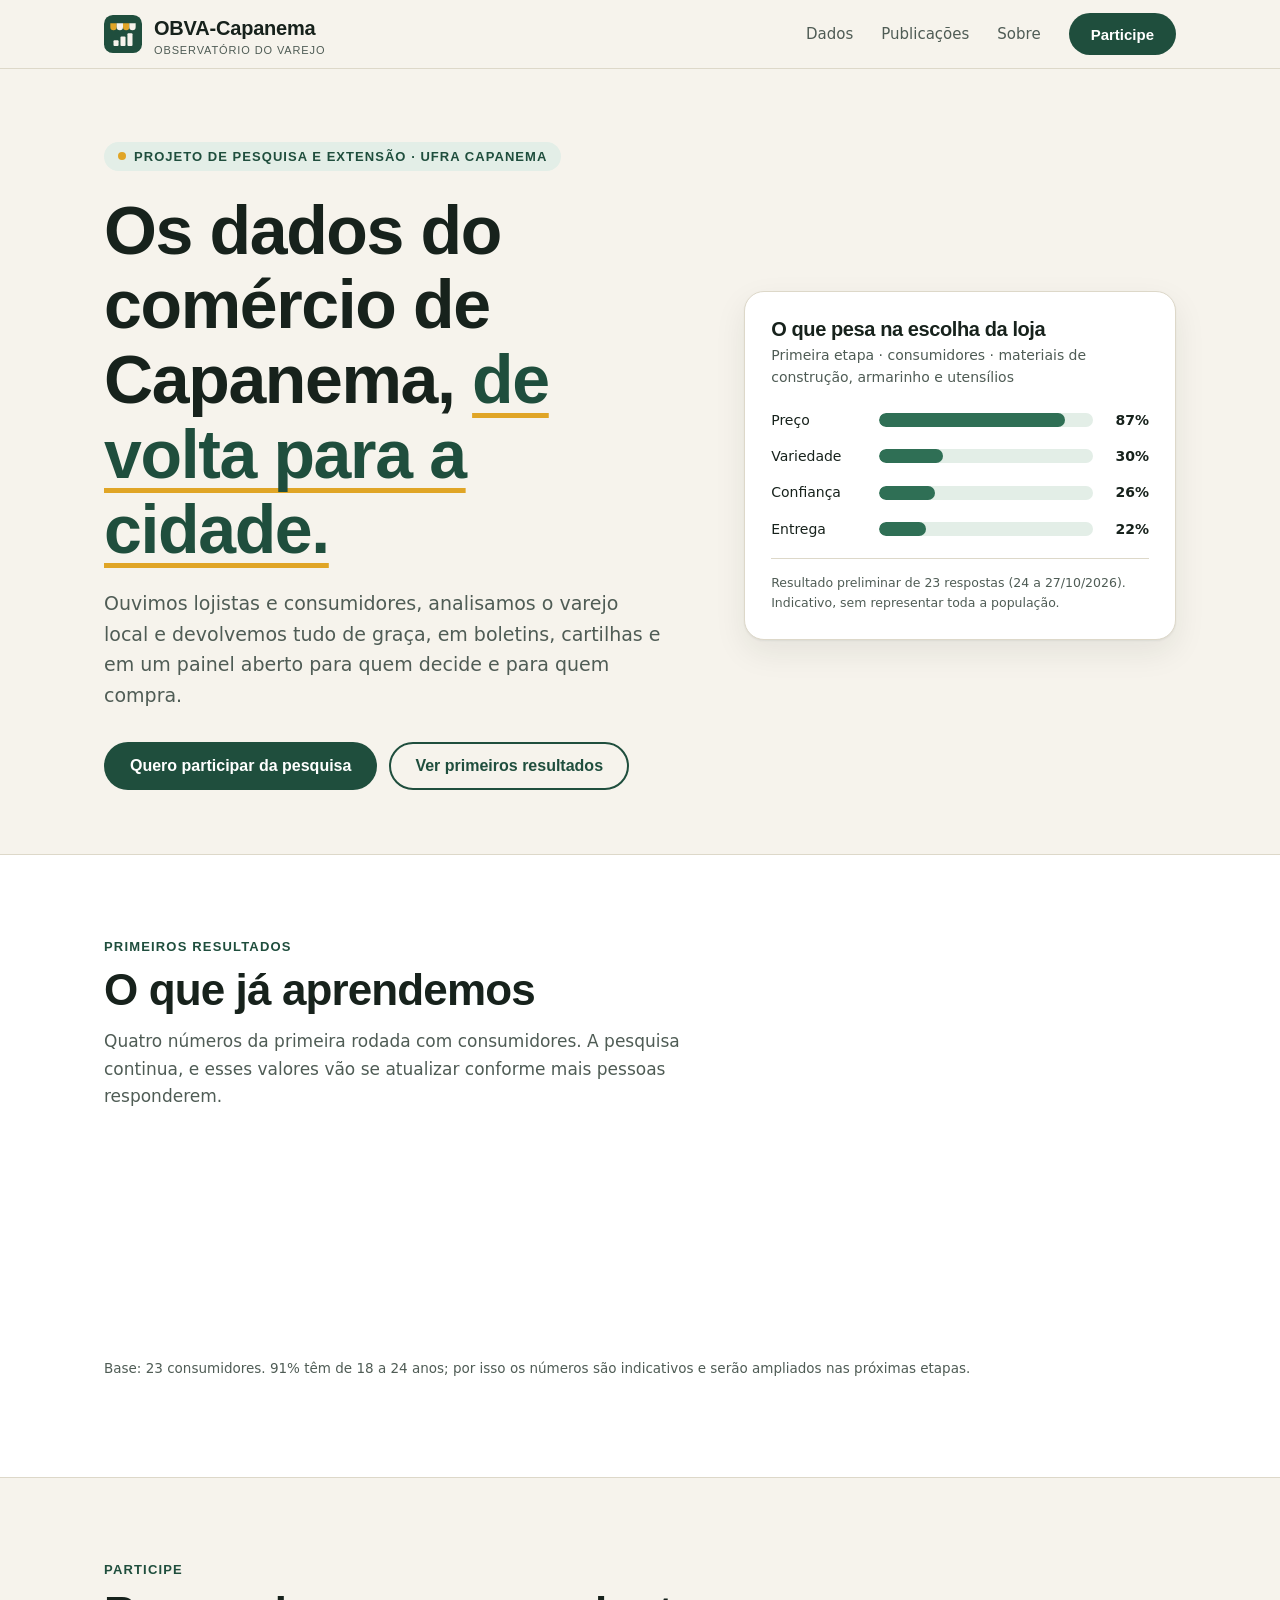
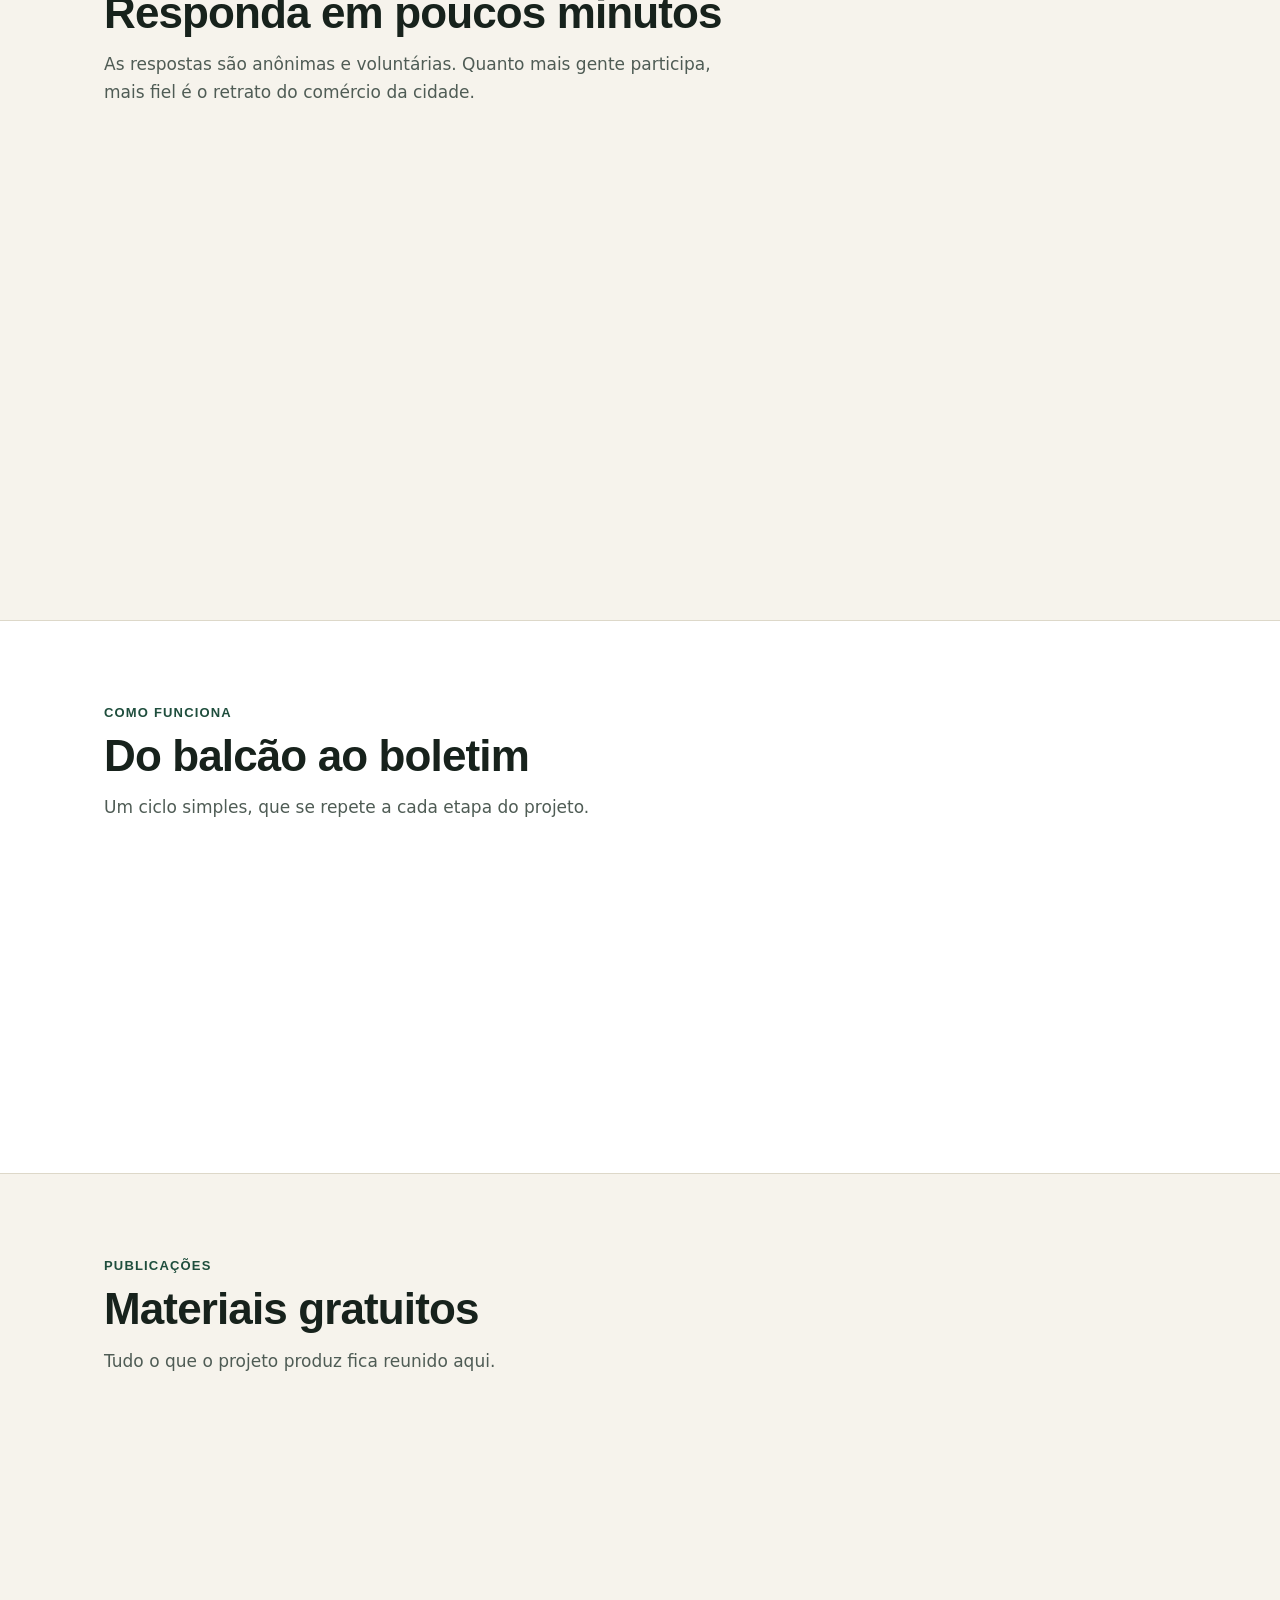
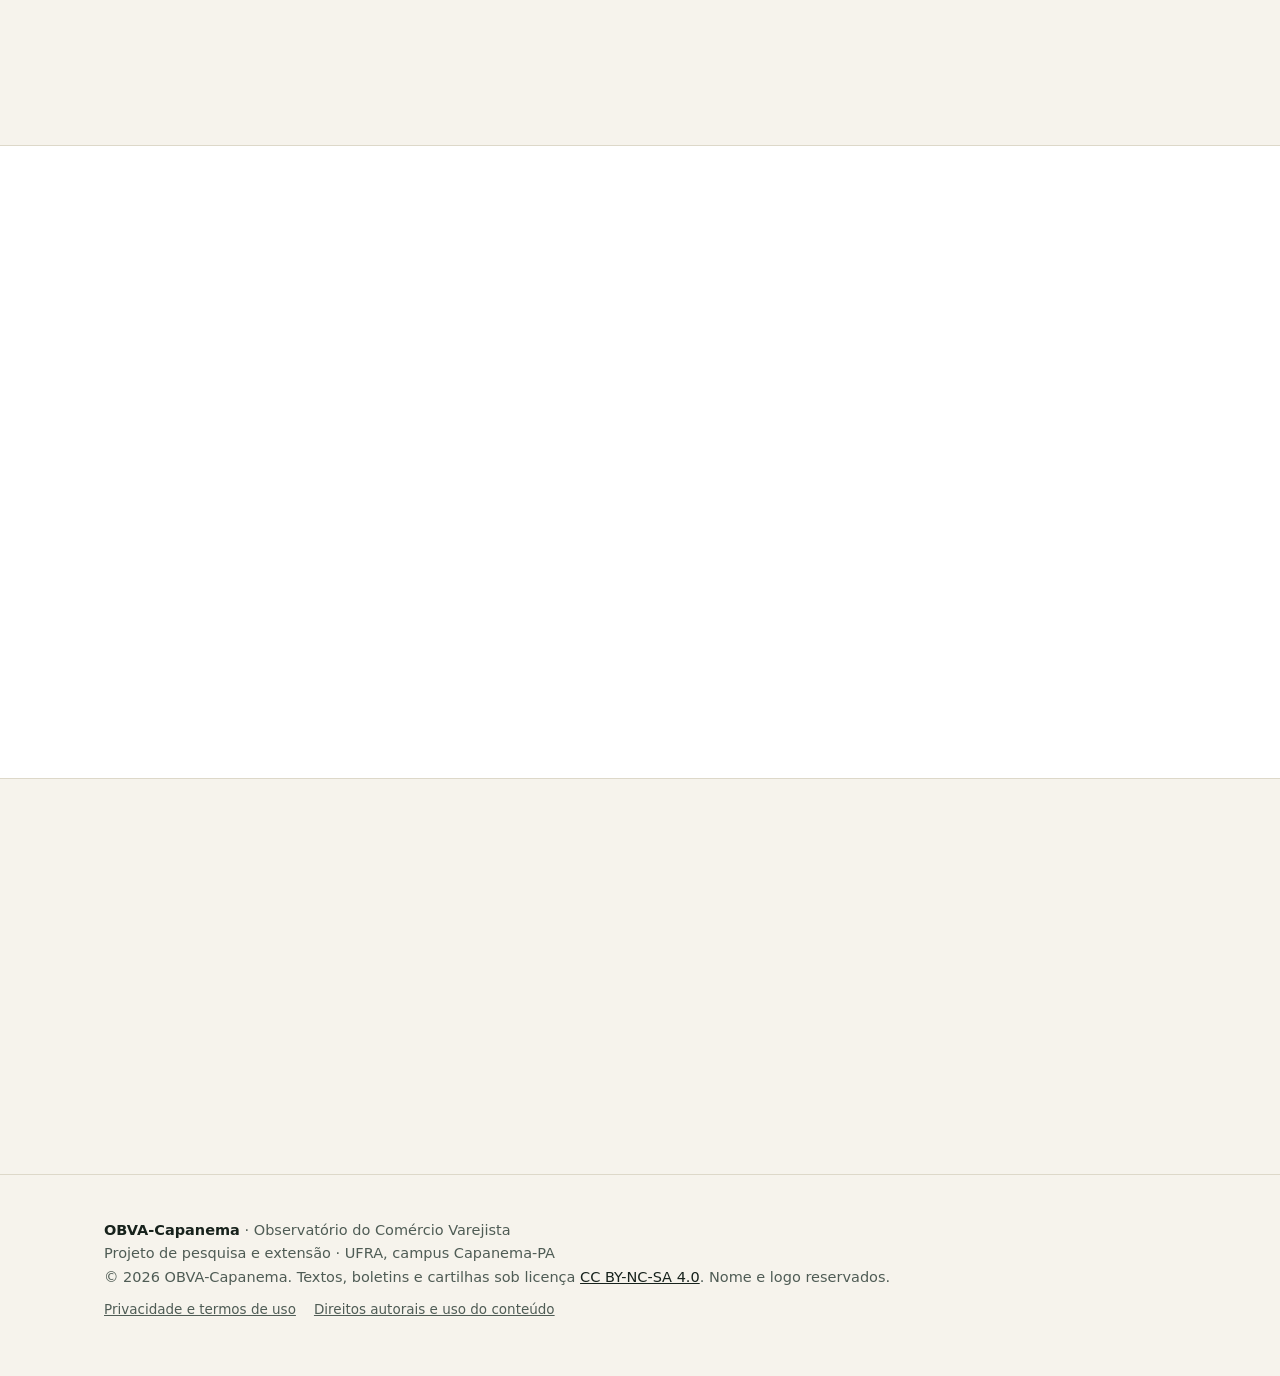
==== index.html @ 87feaebf "Add files via upload" ====
<!DOCTYPE html>
<html lang="pt-BR">
<head>
<meta charset="utf-8">
<meta http-equiv="Content-Security-Policy" content="default-src 'none'; script-src 'self'; style-src 'self'; font-src 'self'; img-src 'self' data:; frame-src https://lookerstudio.google.com https://app.powerbi.com; connect-src 'none'; form-action 'none'; base-uri 'none'; object-src 'none'; upgrade-insecure-requests">
<meta name="referrer" content="strict-origin-when-cross-origin">
<link rel="preload" href="fonts/inter-latin-wght-normal.woff2" as="font" type="font/woff2" crossorigin>
<meta name="viewport" content="width=device-width, initial-scale=1">
<title>OBVA-Capanema | Observatório do Comércio Varejista</title>
<meta name="description" content="Projeto de pesquisa e extensão da UFRA, campus Capanema, que coleta dados sobre o varejo local e os devolve gratuitamente à comunidade.">
<meta property="og:title" content="OBVA-Capanema | Observatório do Comércio Varejista">
<meta property="og:description" content="Dados do comércio de Capanema, de volta para a cidade.">
<meta property="og:type" content="website">
<link rel="icon" href="data:image/svg+xml,%3Csvg xmlns='http://www.w3.org/2000/svg' viewBox='0 0 120 120'%3E%3Crect width='120' height='120' rx='28' fill='%231F4E3D'/%3E%3Cpath d='M20 26H40V38A10 10 0 0 1 20 38Z' fill='%23E0A526'/%3E%3Cpath d='M40 26H60V38A10 10 0 0 1 40 38Z' fill='%23F6F3EC'/%3E%3Cpath d='M60 26H80V38A10 10 0 0 1 60 38Z' fill='%23E0A526'/%3E%3Cpath d='M80 26H100V38A10 10 0 0 1 80 38Z' fill='%23F6F3EC'/%3E%3Crect x='30' y='80' width='16' height='18' rx='3' fill='%23F6F3EC'/%3E%3Crect x='52' y='68' width='16' height='30' rx='3' fill='%23F6F3EC'/%3E%3Crect x='74' y='58' width='16' height='40' rx='3' fill='%23F6F3EC'/%3E%3C/svg%3E">
<link rel="stylesheet" href="style.css">
</head>
<body>

<header class="nav">
  <div class="wrap">
    <a class="brand" href="#topo" data-go="topo" aria-label="OBVA-Capanema, início">
      <svg viewBox="0 0 120 120" aria-hidden="true"><rect width="120" height="120" rx="28" fill="#1F4E3D"/><path d="M20 26H40V38A10 10 0 0 1 20 38Z" fill="#E0A526"/><path d="M40 26H60V38A10 10 0 0 1 40 38Z" fill="#F6F3EC"/><path d="M60 26H80V38A10 10 0 0 1 60 38Z" fill="#E0A526"/><path d="M80 26H100V38A10 10 0 0 1 80 38Z" fill="#F6F3EC"/><rect x="30" y="80" width="16" height="18" rx="3" fill="#F6F3EC"/><rect x="52" y="68" width="16" height="30" rx="3" fill="#F6F3EC"/><rect x="74" y="58" width="16" height="40" rx="3" fill="#F6F3EC"/></svg>
      <span>OBVA-Capanema<small>Observatório do Varejo</small></span>
    </a>
    <nav class="links" aria-label="Principal">
      <a class="hide-m" href="#dados" data-go="dados">Dados</a>
      <a class="hide-m" href="#publicacoes" data-go="publicacoes">Publicações</a>
      <a class="hide-m" href="#sobre" data-go="sobre">Sobre</a>
      <a class="btn btn-primary btn-sm" href="#participe" data-go="participe">Participe</a>
    </nav>
  </div>
</header>

<main id="topo">
  <!-- HERO -->
  <div class="hero">
    <div class="wrap">
      <div>
        <div class="eyebrow"><i></i>Projeto de pesquisa e extensão · UFRA Capanema</div>
        <h1>Os dados do comércio de Capanema, <em>de volta para a cidade.</em></h1>
        <p class="lead">Ouvimos lojistas e consumidores, analisamos o varejo local e devolvemos tudo de graça, em boletins, cartilhas e em um painel aberto para quem decide e para quem compra.</p>
        <div class="cta">
          <a class="btn btn-primary" href="#participe" data-go="participe">Quero participar da pesquisa</a>
          <a class="btn btn-ghost" href="#dados" data-go="dados">Ver primeiros resultados</a>
        </div>
      </div>
      <aside class="card peek reveal" aria-label="Amostra de resultado">
        <h3>O que pesa na escolha da loja</h3>
        <p class="sub">Primeira etapa · consumidores · materiais de construção, armarinho e utensílios</p>
        <div class="bar"><span>Preço</span><span class="track"><span class="fill" data-w="87"></span></span><b>87%</b></div>
        <div class="bar"><span>Variedade</span><span class="track"><span class="fill" data-w="30"></span></span><b>30%</b></div>
        <div class="bar"><span>Confiança</span><span class="track"><span class="fill" data-w="26"></span></span><b>26%</b></div>
        <div class="bar"><span>Entrega</span><span class="track"><span class="fill" data-w="22"></span></span><b>22%</b></div>
        <p class="note">Resultado preliminar de 23 respostas (24 a 27/10/2026). Indicativo, sem representar toda a população.</p>
      </aside>
    </div>
  </div>

  <!-- DADOS -->
  <section id="dados" class="alt">
    <div class="wrap">
      <div class="kicker">Primeiros resultados</div>
      <h2>O que já aprendemos</h2>
      <p class="sect-lead">Quatro números da primeira rodada com consumidores. A pesquisa continua, e esses valores vão se atualizar conforme mais pessoas responderem.</p>
      <div class="stats">
        <div class="card stat reveal"><div class="n">83%</div><p>compram materiais nas lojas de Capanema</p></div>
        <div class="card stat reveal"><div class="n">87%</div><p>dizem que o preço é o que mais pesa na escolha da loja</p></div>
        <div class="card stat reveal"><div class="n">57%</div><p>já deixaram de comprar ou adiaram por falta de parcelamento ou crédito</p></div>
        <div class="card stat reveal"><div class="n">65%</div><p>sentiram os preços subirem nos últimos 6 meses</p></div>
      </div>
      <p class="fine">Base: 23 consumidores. 91% têm de 18 a 24 anos; por isso os números são indicativos e serão ampliados nas próximas etapas.</p>
      <div class="embed card reveal" id="painel" hidden><iframe data-cfg-src="painelUrl" title="Painel de dados do OBVA-Capanema" loading="lazy" allowfullscreen></iframe></div>
    </div>
  </section>

  <!-- PARTICIPE -->
  <section id="participe">
    <div class="wrap">
      <div class="kicker">Participe</div>
      <h2>Responda em poucos minutos</h2>
      <p class="sect-lead">As respostas são anônimas e voluntárias. Quanto mais gente participa, mais fiel é o retrato do comércio da cidade.</p>
      <noscript><p class="fine">Ative o JavaScript do navegador para ver os links dos formulários.</p></noscript>
      <div class="duo">
        <article class="card pcard feature reveal">
          <div class="ico"><svg viewBox="0 0 24 24" fill="none" stroke="currentColor" stroke-width="1.8" stroke-linecap="round" stroke-linejoin="round" aria-hidden="true"><path d="M3 9l1.5-5h15L21 9"/><path d="M3 9a3 3 0 0 0 6 0 3 3 0 0 0 6 0 3 3 0 0 0 6 0"/><path d="M5 12v8h14v-8"/><path d="M10 20v-5h4v5"/></svg></div>
          <h3>Sou lojista</h3>
          <p>Conte como são suas vendas, o crédito que você oferece e as épocas fortes. Em troca, você recebe os resultados do seu segmento e a Cartilha do Lojista.</p>
          <div class="meta"><span>⏱ cerca de 6 minutos</span><span>🔒 anônimo</span></div>
          <a class="btn btn-amber" data-cfg="formLojista" data-soon="Formulário em breve">Responder como lojista →</a>
        </article>
        <article class="card pcard reveal">
          <div class="ico"><svg viewBox="0 0 24 24" fill="none" stroke="currentColor" stroke-width="1.8" stroke-linecap="round" stroke-linejoin="round" aria-hidden="true"><path d="M6 7h12l-1 13H7L6 7z"/><path d="M9 7a3 3 0 0 1 6 0"/></svg></div>
          <h3>Sou consumidor</h3>
          <p>Diga onde e como você compra, o que pesa na sua escolha e o que as lojas poderiam melhorar. Moradores e visitantes de outras cidades podem participar.</p>
          <div class="meta"><span>⏱ cerca de 4 minutos</span><span>🔒 anônimo</span></div>
          <a class="btn btn-primary" data-cfg="formConsumidor" data-soon="Formulário em breve">Responder como consumidor →</a>
        </article>
      </div>
    </div>
  </section>

  <!-- COMO FUNCIONA -->
  <section class="alt">
    <div class="wrap">
      <div class="kicker">Como funciona</div>
      <h2>Do balcão ao boletim</h2>
      <p class="sect-lead">Um ciclo simples, que se repete a cada etapa do projeto.</p>
      <div class="steps">
        <div class="card step reveal"><h3>Ouvimos</h3><p>Questionários com lojistas e consumidores, aplicados na cidade e online.</p></div>
        <div class="card step reveal"><h3>Analisamos</h3><p>Cruzamos as respostas com dados públicos, como CAGED, IBGE e Receita Federal.</p></div>
        <div class="card step reveal"><h3>Publicamos</h3><p>Boletins e painéis de dados com linguagem clara e os limites da amostra à vista.</p></div>
        <div class="card step reveal"><h3>Devolvemos</h3><p>Cartilhas gratuitas e um workshop aberto à comunidade, previsto para fevereiro de 2027.</p></div>
      </div>
    </div>
  </section>

  <!-- PUBLICAÇÕES -->
  <section id="publicacoes">
    <div class="wrap">
      <div class="kicker">Publicações</div>
      <h2>Materiais gratuitos</h2>
      <p class="sect-lead">Tudo o que o projeto produz fica reunido aqui.</p>
      <div class="pubs">
        <article class="card pub reveal">
          <span class="tag">Disponível</span>
          <h3>Boletim do Varejo nº 1</h3>
          <p>Perfil dos consumidores, critérios de escolha da loja, crédito, parcelamento e avaliação do comércio local.</p>
          <a class="btn btn-primary" data-cfg="boletimUrl" data-soon="Em breve">Abrir boletim</a>
        </article>
        <article class="card pub reveal">
          <span class="tag soon">Em breve</span>
          <h3>Cartilha do Lojista</h3>
          <p>Como usar dados para decidir estoque, crédito, parcelamento e promoções nas datas fortes.</p>
          <span class="btn disabled">Em produção</span>
        </article>
        <article class="card pub reveal">
          <span class="tag soon">Em breve</span>
          <h3>Cartilha do Consumidor</h3>
          <p>Como comparar preços e condições de pagamento e comprar com mais segurança no comércio local.</p>
          <span class="btn disabled">Em produção</span>
        </article>
      </div>
    </div>
  </section>

  <!-- SOBRE -->
  <section id="sobre" class="alt">
    <div class="wrap about">
      <div class="reveal">
        <div class="kicker">Sobre</div>
        <h2>Feito por estudantes, para a cidade</h2>
        <p class="mt18">O OBVA-Capanema é um projeto de pesquisa e extensão de discentes de Ciências Contábeis e de Administração da Universidade Federal Rural da Amazônia (UFRA), campus Capanema, sob a orientação do Prof. Dr. Jaime Viana de Sousa.</p>
        <p>Nossa meta é que o pequeno e o médio comerciante decidam com dados, e não só com intuição, e que o consumidor tenha informação para comprar melhor.</p>
        <div class="chips"><span class="chip">Extensão universitária</span><span class="chip">Varejo local</span><span class="chip">Dados abertos</span><span class="chip">Gratuito</span></div>
      </div>
      <div class="privacy reveal">
        <h3>Sua privacidade em primeiro lugar</h3>
        <ul>
          <li>Participação voluntária; você pode desistir a qualquer momento.</li>
          <li>Respostas anônimas e usadas apenas de forma agrupada.</li>
          <li>Nenhum dado individual de pessoa ou de loja é divulgado.</li>
          <li>Tratamento conforme a LGPD (Lei nº 13.709/2018).</li>
        </ul>
      </div>
    </div>
  </section>

  <!-- PARCEIROS -->
  <section>
    <div class="wrap">
      <div class="band reveal">
        <div>
          <h2>Sua instituição pode fazer parte</h2>
          <p>Estamos construindo parcerias com entidades do comércio, órgãos públicos e instituições de ensino para ampliar o alcance e a credibilidade da pesquisa.</p>
        </div>
        <a class="btn btn-amber" data-cfg="email" data-subject="Parceria OBVA-Capanema" data-soon="Contato em breve">Falar com a equipe</a>
      </div>
    </div>
  </section>
</main>

<footer>
  <div class="wrap">
    <div>
      <strong>OBVA-Capanema</strong> · Observatório do Comércio Varejista<br>
      Projeto de pesquisa e extensão · UFRA, campus Capanema-PA<br>
      © 2026 OBVA-Capanema. Textos, boletins e cartilhas sob licença <a href="https://creativecommons.org/licenses/by-nc-sa/4.0/deed.pt-br" target="_blank" rel="noopener noreferrer">CC BY-NC-SA 4.0</a>. Nome e logo reservados.
      <div class="legal">
        <a href="privacidade.html">Privacidade e termos de uso</a>
        <a href="privacidade.html#direitos-autorais">Direitos autorais e uso do conteúdo</a>
      </div>
          </div>
    <div><a id="f-email" hidden></a><br><a id="f-insta" hidden>Instagram</a></div>
  </div>
</footer>

<script src="config.js"></script>
<script src="app.js"></script>
</body>
</html>
---- style.css ----
@font-face{font-family:'Inter';src:url(fonts/inter-latin-wght-normal.woff2) format('woff2');font-weight:100 900;font-style:normal;font-display:swap}
@font-face{font-family:'Space Grotesk';src:url(fonts/space-grotesk-latin-500-normal.woff2) format('woff2');font-weight:500;font-style:normal;font-display:swap}
@font-face{font-family:'Space Grotesk';src:url(fonts/space-grotesk-latin-700-normal.woff2) format('woff2');font-weight:700;font-style:normal;font-display:swap}
:root{
  --bg:#F6F3EC; --surface:#FFFFFF; --ink:#17221C; --muted:#4F5C55; --line:#DDD8C9;
  --green:#1F4E3D; --green-2:#2F6F55; --green-soft:#E3EEE7; --amber:#E0A526; --amber-ink:#7A5600;
  --on-green:#FFFFFF; --shadow:0 1px 2px rgba(23,34,28,.06),0 12px 32px rgba(23,34,28,.08);
}
@media (prefers-color-scheme:dark){
  :root{
    --bg:#101712; --surface:#18221C; --ink:#EEF2EC; --muted:#B4C0B8; --line:#2A3830;
    --green:#7FC3A0; --green-2:#5FAE88; --green-soft:#1D2B23; --amber:#E7B445; --amber-ink:#F0C969;
    --on-green:#0E1A13; --shadow:0 1px 2px rgba(0,0,0,.4),0 12px 32px rgba(0,0,0,.35);
  }
}
*{box-sizing:border-box}
html{scroll-behavior:smooth}
body{margin:0;background:var(--bg);color:var(--ink);font-family:'Inter',system-ui,sans-serif;font-size:17px;line-height:1.6;-webkit-font-smoothing:antialiased}
h1,h2,h3{font-family:'Space Grotesk',sans-serif;line-height:1.1;letter-spacing:-.02em;margin:0}
a{color:inherit}
.wrap{max-width:1120px;margin:0 auto;padding:0 24px}
:focus-visible{outline:3px solid var(--amber);outline-offset:3px;border-radius:6px}

/* NAV */
.nav{position:sticky;top:0;z-index:20;background:color-mix(in srgb,var(--bg) 88%,transparent);backdrop-filter:blur(10px);border-bottom:1px solid var(--line)}
.nav .wrap{display:flex;align-items:center;justify-content:space-between;height:68px;gap:16px}
.brand{display:flex;align-items:center;gap:12px;text-decoration:none;font-family:'Space Grotesk',sans-serif;font-weight:700;font-size:20px;letter-spacing:-.01em}
.brand svg{width:38px;height:38px;flex:none}
.brand small{display:block;font:500 11px/1.1 'Inter',sans-serif;letter-spacing:.08em;text-transform:uppercase;color:var(--muted)}
.links{display:flex;align-items:center;gap:28px;font-size:15px;font-weight:500}
.links a{text-decoration:none;color:var(--muted)}
.links a:hover{color:var(--ink)}
.links a.btn-primary,.links a.btn-primary:hover{color:var(--on-green)}
@media (max-width:760px){.links a.hide-m{display:none}}

/* BUTTONS */
.btn{display:inline-flex;align-items:center;justify-content:center;gap:8px;min-height:48px;padding:0 24px;border-radius:999px;font:600 16px 'Inter',sans-serif;text-decoration:none;border:2px solid transparent;cursor:pointer;transition:transform .15s,background .15s,box-shadow .15s}
.btn:hover{transform:translateY(-2px)}
.btn-primary{background:var(--green);color:var(--on-green)}
.btn-primary:hover{box-shadow:0 8px 20px rgba(31,78,61,.28)}
.btn-ghost{border-color:var(--green);color:var(--green);background:transparent}
.btn-amber{background:var(--amber);color:#17221C}
.btn.disabled{background:var(--green-soft);color:var(--muted);border-color:var(--line);cursor:not-allowed;pointer-events:none}
.btn svg{width:18px;height:18px}

/* HERO */
.hero{padding:72px 0 64px}
.hero .wrap{display:grid;grid-template-columns:1.15fr .85fr;gap:56px;align-items:center}
@media (max-width:900px){.hero .wrap{grid-template-columns:1fr;gap:40px}.hero{padding-top:44px}}
.eyebrow{display:inline-flex;align-items:center;gap:8px;font:600 13px 'Inter',sans-serif;letter-spacing:.08em;text-transform:uppercase;color:var(--green);background:var(--green-soft);padding:7px 14px;border-radius:999px;margin-bottom:22px}
.eyebrow i{width:8px;height:8px;border-radius:50%;background:var(--amber);display:block}
h1{font-size:clamp(38px,6vw,68px);font-weight:700}
h1 em{font-style:normal;color:var(--green);text-decoration:underline;text-decoration-color:var(--amber);text-decoration-thickness:.07em;text-underline-offset:.14em;text-decoration-skip-ink:none}
.lead{font-size:19px;color:var(--muted);max-width:560px;margin:22px 0 32px}
.cta{display:flex;flex-wrap:wrap;gap:12px}
.card{background:var(--surface);border:1px solid var(--line);border-radius:20px;box-shadow:var(--shadow)}
.peek{padding:26px}
.peek h3{font-size:20px;margin-bottom:4px}
.peek p.sub{margin:0 0 20px;color:var(--muted);font-size:14px}
.bar{display:grid;grid-template-columns:96px 1fr 44px;gap:12px;align-items:center;margin:14px 0;font-size:14px}
.bar .track{height:14px;border-radius:7px;background:var(--green-soft);overflow:hidden}
.bar .fill{display:block;height:100%;width:0;border-radius:7px;background:var(--green-2);transition:width 1.1s cubic-bezier(.2,.8,.2,1)}
.bar b{text-align:right;font-variant-numeric:tabular-nums}
.peek .note{font-size:12.5px;color:var(--muted);margin:18px 0 0;padding-top:14px;border-top:1px solid var(--line)}

/* SECTIONS */
section{padding:84px 0}
.alt{background:var(--surface);border-block:1px solid var(--line)}
.kicker{font:600 13px 'Inter',sans-serif;letter-spacing:.09em;text-transform:uppercase;color:var(--green);margin-bottom:12px}
h2{font-size:clamp(30px,4vw,44px)}
.sect-lead{color:var(--muted);max-width:640px;margin:14px 0 40px}

/* STATS */
.stats{display:grid;grid-template-columns:repeat(4,1fr);gap:16px}
@media (max-width:900px){.stats{grid-template-columns:repeat(2,1fr)}}
.stat{padding:24px}
.stat .n{font:700 clamp(40px,5vw,56px)/1 'Space Grotesk',sans-serif;color:var(--green);letter-spacing:-.03em}
.stat p{margin:10px 0 0;font-size:15px;color:var(--ink)}
.fine{font-size:13.5px;color:var(--muted);margin-top:20px}

/* PARTICIPE */
.duo{display:grid;grid-template-columns:1fr 1fr;gap:20px}
@media (max-width:760px){.duo{grid-template-columns:1fr}}
.pcard{padding:32px;display:flex;flex-direction:column;gap:14px}
.pcard .ico{width:52px;height:52px;border-radius:14px;display:grid;place-items:center;background:var(--green-soft);color:var(--green)}
.pcard .ico svg{width:26px;height:26px}
.pcard h3{font-size:26px}
.pcard p{margin:0;color:var(--muted)}
.pcard .meta{display:flex;gap:16px;font-size:14px;color:var(--muted);flex-wrap:wrap}
.pcard .meta span{display:inline-flex;align-items:center;gap:6px}
.pcard .btn{margin-top:8px;align-self:flex-start}
.feature{background:var(--green);color:var(--on-green);border-color:transparent}
.feature p,.feature .meta{color:color-mix(in srgb,var(--on-green) 82%,transparent)}
.feature .ico{background:rgba(255,255,255,.14);color:var(--on-green)}
.feature .btn-amber{color:#17221C}
@media (prefers-color-scheme:dark){.feature{background:#1F4E3D;color:#fff}.feature p,.feature .meta{color:#D5E6DB}.feature .ico{color:#fff}}

/* STEPS */
.steps{display:grid;grid-template-columns:repeat(4,1fr);gap:16px;counter-reset:s}
@media (max-width:900px){.steps{grid-template-columns:repeat(2,1fr)}}
@media (max-width:520px){.steps{grid-template-columns:1fr}}
.step{padding:24px;position:relative}
.step::before{counter-increment:s;content:counter(s);display:grid;place-items:center;width:36px;height:36px;border-radius:50%;background:var(--amber);color:#17221C;font:700 16px 'Space Grotesk',sans-serif;margin-bottom:16px}
.step h3{font-size:20px;margin-bottom:8px}
.step p{margin:0;font-size:15px;color:var(--muted)}

/* PUBLICAÇÕES */
.pubs{display:grid;grid-template-columns:repeat(3,1fr);gap:16px}
@media (max-width:900px){.pubs{grid-template-columns:1fr}}
.pub{padding:26px;display:flex;flex-direction:column;gap:10px}
.tag{align-self:flex-start;font:600 12px 'Inter',sans-serif;letter-spacing:.06em;text-transform:uppercase;padding:5px 10px;border-radius:999px;background:var(--green-soft);color:var(--green)}
.tag.soon{background:color-mix(in srgb,var(--amber) 22%,transparent);color:var(--amber-ink)}
.pub h3{font-size:22px}
.pub p{margin:0;color:var(--muted);font-size:15px;flex:1}
.pub .btn{align-self:flex-start;min-height:42px;font-size:15px}
.embed{margin-top:28px;overflow:hidden;border-radius:20px}
.embed iframe{width:100%;height:560px;border:0;display:block}

/* ABOUT */
.about{display:grid;grid-template-columns:1fr 1fr;gap:48px;align-items:start}
@media (max-width:860px){.about{grid-template-columns:1fr;gap:28px}}
.about p{color:var(--muted);margin:0 0 16px}
.chips{display:flex;flex-wrap:wrap;gap:10px;margin-top:6px}
.chip{padding:8px 14px;border-radius:999px;border:1px solid var(--line);background:var(--surface);font-size:14px;font-weight:500}
.privacy{padding:28px;background:var(--green-soft);border-radius:20px;border:1px solid var(--line)}
.privacy h3{font-size:20px;margin-bottom:10px}
.privacy ul{margin:0;padding-left:20px;color:var(--ink);font-size:15.5px}
.privacy li{margin:8px 0}

/* PARTNERS CTA */
.band{background:var(--green);color:var(--on-green);border-radius:28px;padding:48px;display:flex;justify-content:space-between;align-items:center;gap:28px;flex-wrap:wrap}
.band h2{color:inherit;font-size:clamp(26px,3.4vw,36px);max-width:560px}
.band p{margin:10px 0 0;color:color-mix(in srgb,var(--on-green) 82%,transparent);max-width:560px}
@media (prefers-color-scheme:dark){.band{background:#1F4E3D;color:#fff}.band p{color:#D5E6DB}}

/* FOOTER */
footer{padding:44px 0 56px;border-top:1px solid var(--line);font-size:14.5px;color:var(--muted)}
footer .wrap{display:flex;justify-content:space-between;gap:20px;flex-wrap:wrap}
footer a{color:var(--ink)}

.reveal{opacity:0;transform:translateY(18px);transition:opacity .7s ease,transform .7s ease}
.reveal.in{opacity:1;transform:none}
@media (prefers-reduced-motion:reduce){html{scroll-behavior:auto}.reveal{opacity:1;transform:none;transition:none}.bar .fill{transition:none}.btn{transition:none}}

/* classes que substituem estilos inline (permitem CSP sem 'unsafe-inline') */
.btn-sm{min-height:42px;padding:0 20px;font-size:15px}
.mt18{margin-top:18px}
footer strong{color:var(--ink)}
.legal{display:flex;flex-wrap:wrap;gap:6px 18px;margin-top:10px;font-size:13.5px}
.legal a{color:var(--muted)}
.legal a:hover{color:var(--ink)}
noscript .fine{background:var(--green-soft);padding:12px 16px;border-radius:12px;color:var(--ink)}

/* páginas de texto (privacidade e termos) */
.doc{max-width:760px;margin:0 auto;padding:56px 24px 96px}
.doc h1{font-size:clamp(32px,5vw,48px);margin-bottom:8px}
.doc .upd{color:var(--muted);font-size:14.5px;margin:0 0 36px}
.doc h2{font-size:24px;margin:40px 0 10px}
.doc p,.doc li{color:var(--ink);font-size:16.5px}
.doc ul{padding-left:22px}
.doc li{margin:6px 0}
.doc .box{background:var(--green-soft);border:1px solid var(--line);border-radius:16px;padding:18px 22px;margin:22px 0}
.doc a{color:var(--green);text-underline-offset:3px}
.back{display:inline-flex;align-items:center;gap:8px;text-decoration:none;font-weight:600;color:var(--green);margin-bottom:28px}
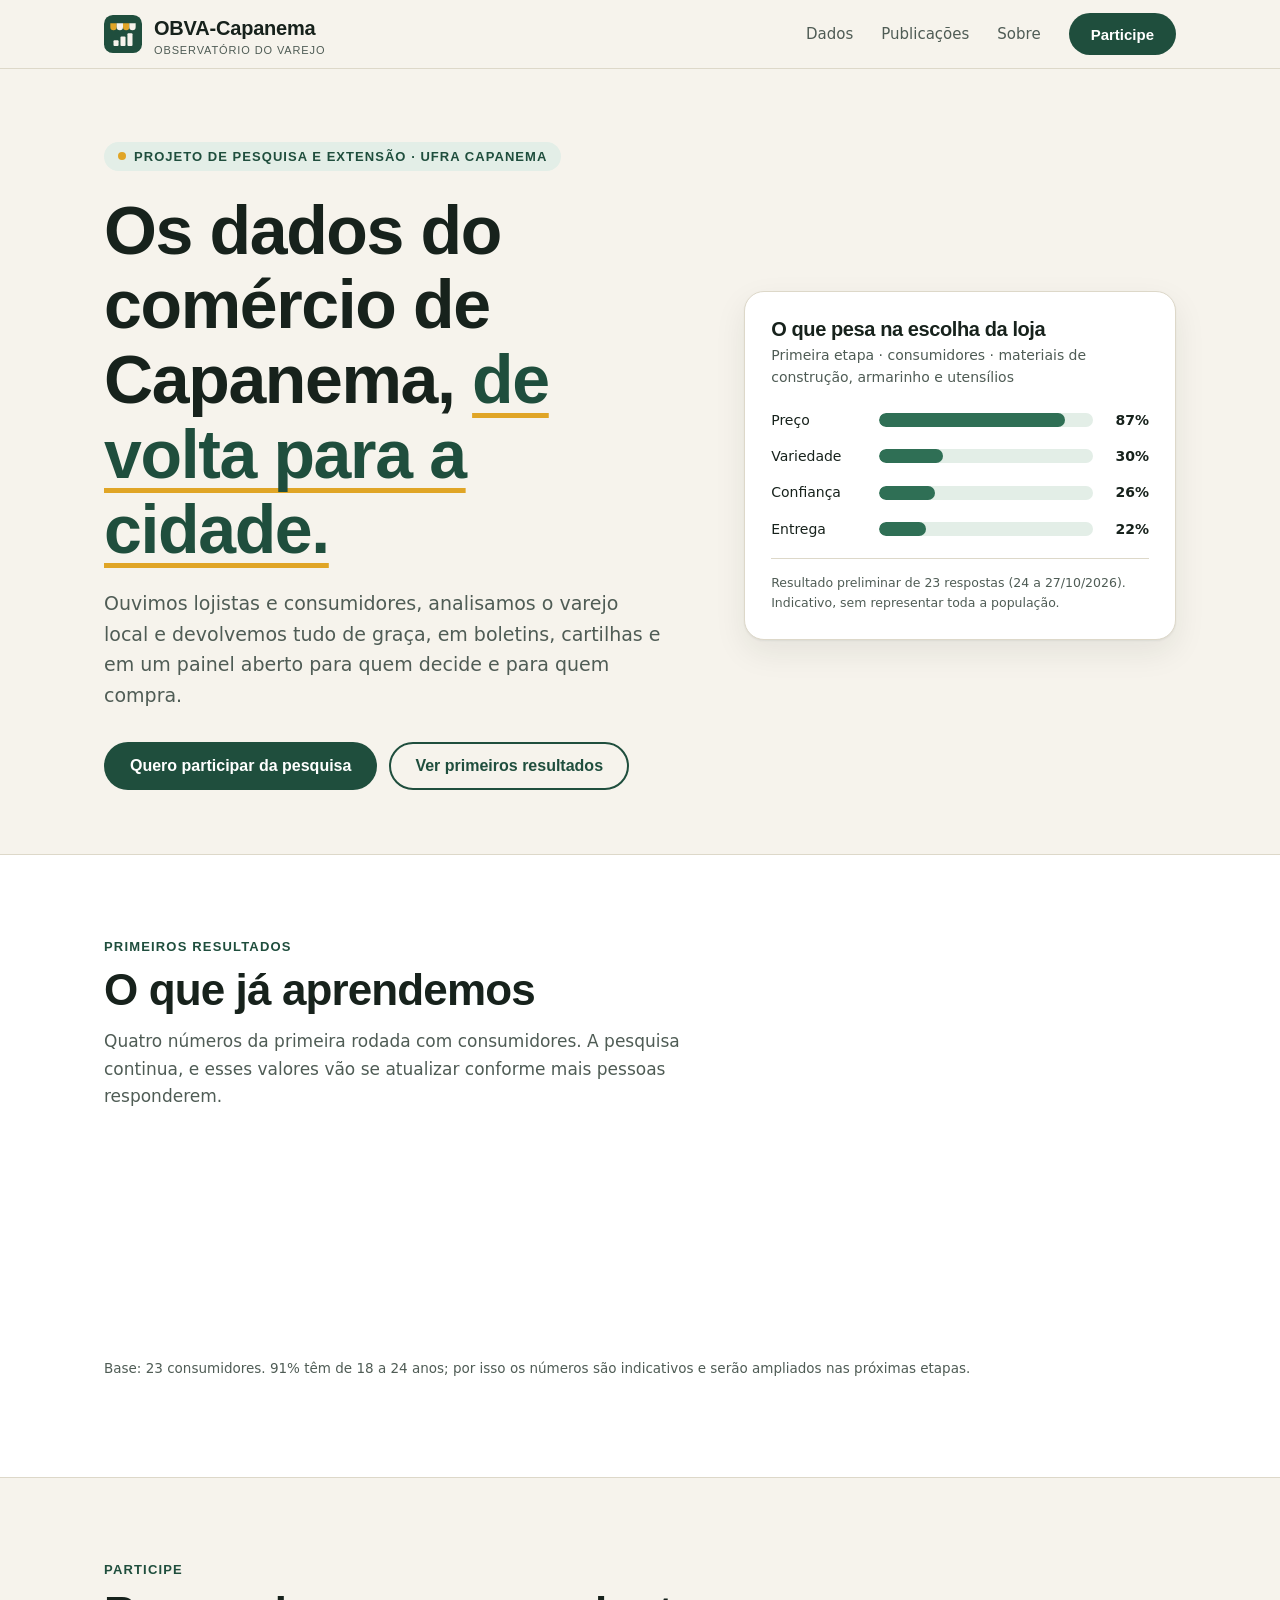
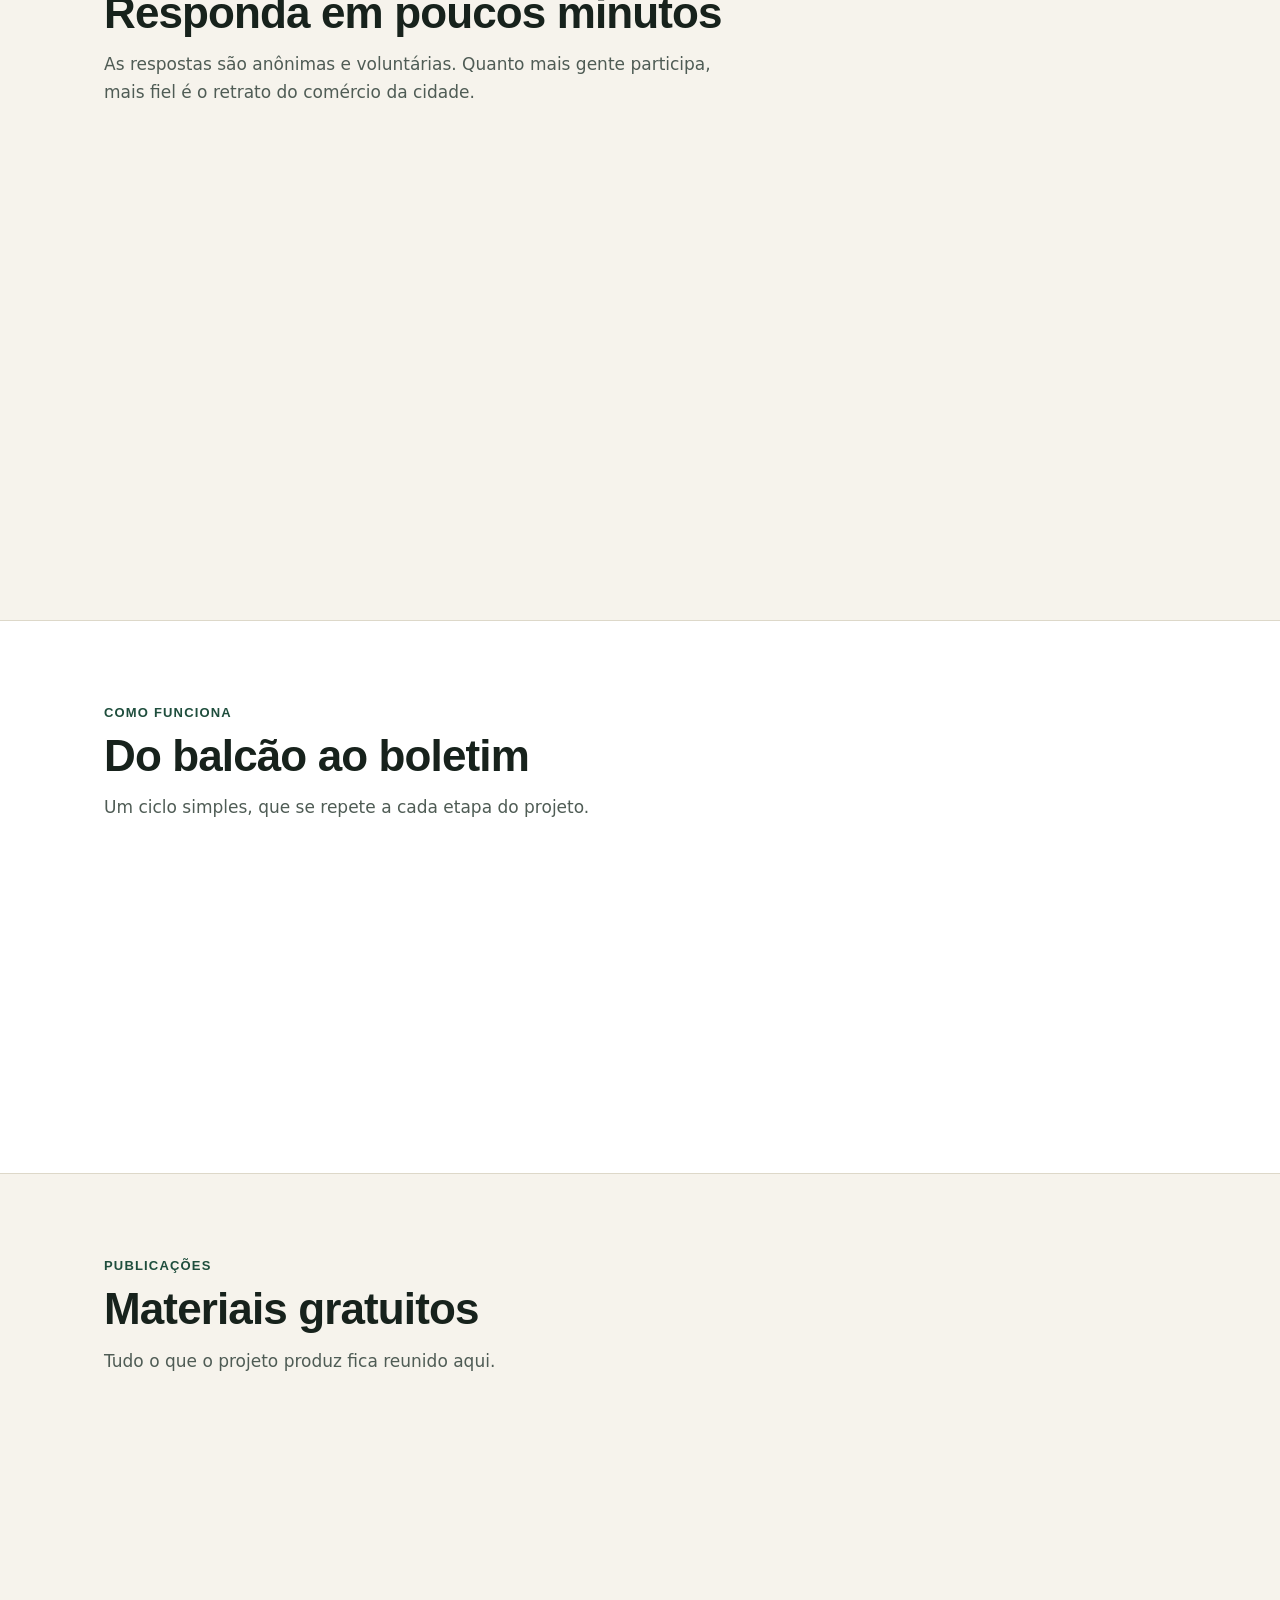
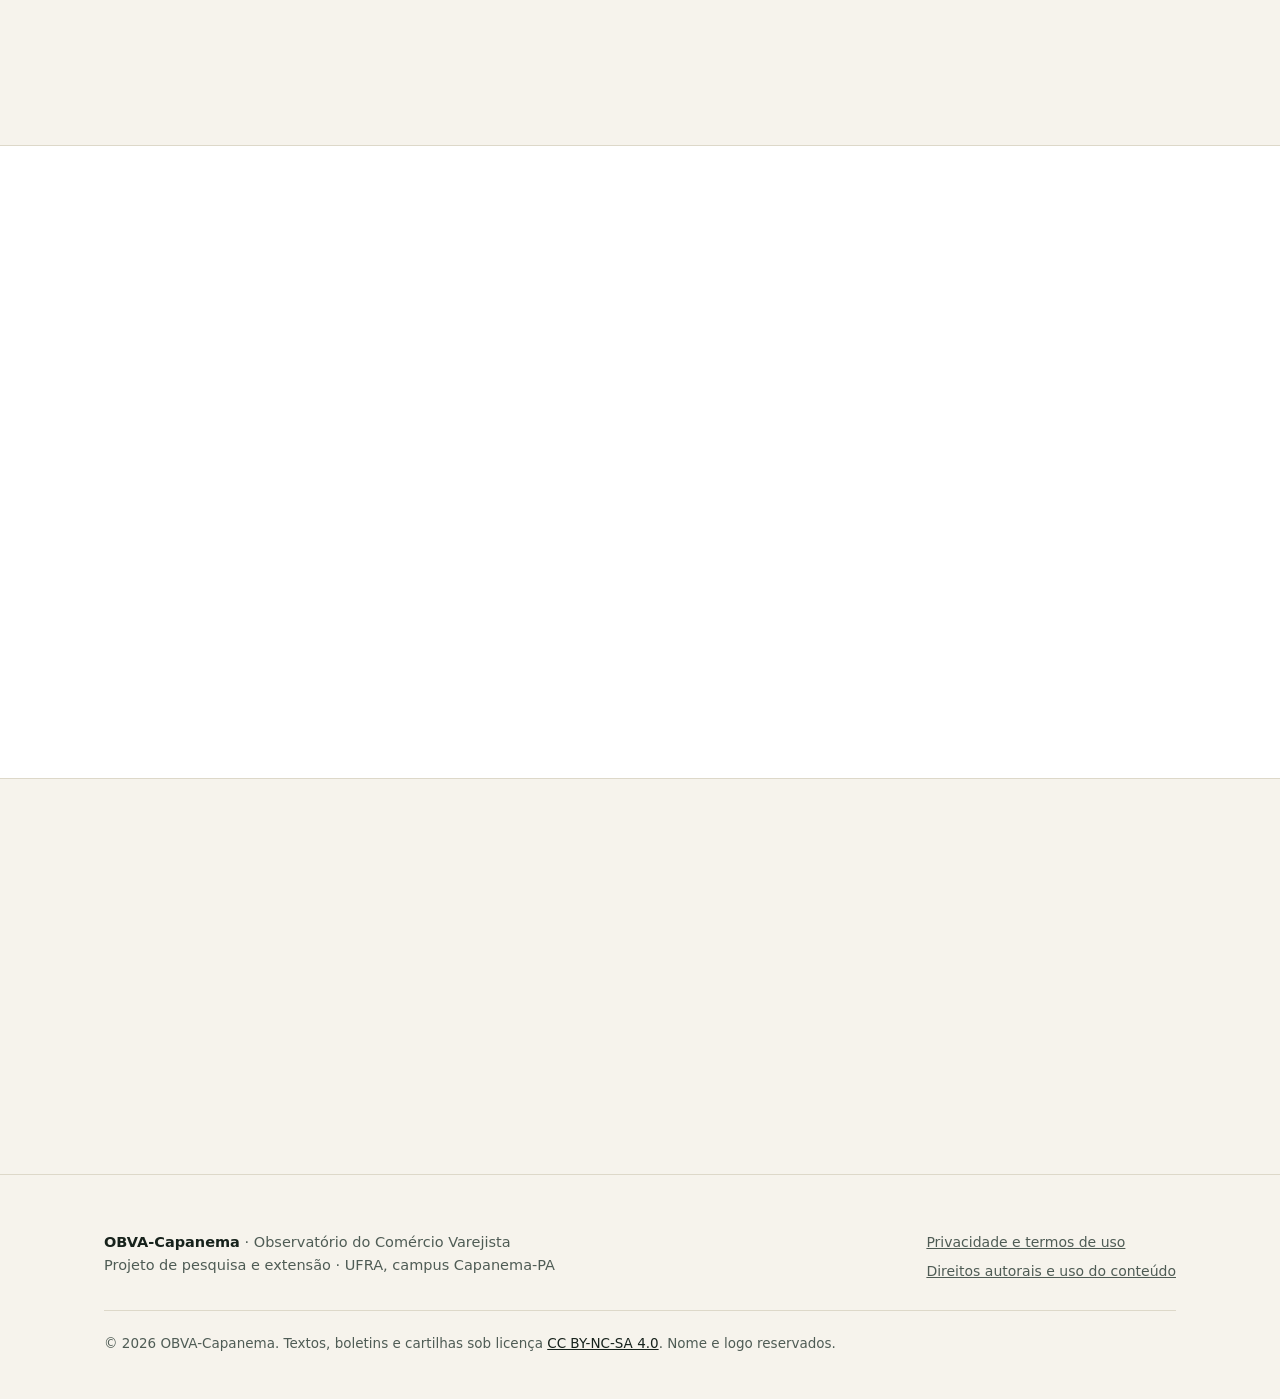
==== commit bbbe3b71: "Add files via upload" ====
--- a/index.html
+++ b/index.html
@@ -180,17 +180,17 @@
 </main>
 
 <footer>
-  <div class="wrap">
-    <div>
+  <div class="wrap foot">
+    <div class="f-brand">
       <strong>OBVA-Capanema</strong> · Observatório do Comércio Varejista<br>
-      Projeto de pesquisa e extensão · UFRA, campus Capanema-PA<br>
-      © 2026 OBVA-Capanema. Textos, boletins e cartilhas sob licença <a href="https://creativecommons.org/licenses/by-nc-sa/4.0/deed.pt-br" target="_blank" rel="noopener noreferrer">CC BY-NC-SA 4.0</a>. Nome e logo reservados.
-      <div class="legal">
-        <a href="privacidade.html">Privacidade e termos de uso</a>
-        <a href="privacidade.html#direitos-autorais">Direitos autorais e uso do conteúdo</a>
-      </div>
-          </div>
-    <div><a id="f-email" hidden></a><br><a id="f-insta" hidden>Instagram</a></div>
+      Projeto de pesquisa e extensão · UFRA, campus Capanema-PA
+    </div>
+    <nav class="f-links" aria-label="Informações legais">
+      <a href="privacidade.html">Privacidade e termos de uso</a>
+      <a href="privacidade.html#direitos-autorais">Direitos autorais e uso do conteúdo</a>
+    </nav>
+    <div class="f-contact" id="f-contact"><a id="f-email" hidden></a><br><a id="f-insta" hidden>Instagram</a></div>
+    <p class="f-copy">© 2026 OBVA-Capanema. Textos, boletins e cartilhas sob licença <a href="https://creativecommons.org/licenses/by-nc-sa/4.0/deed.pt-br" target="_blank" rel="noopener noreferrer">CC BY-NC-SA 4.0</a>. Nome e logo reservados.</p>
   </div>
 </footer>
 
--- a/style.css
+++ b/style.css
@@ -135,7 +135,21 @@
 
 /* FOOTER */
 footer{padding:44px 0 56px;border-top:1px solid var(--line);font-size:14.5px;color:var(--muted)}
-footer .wrap{display:flex;justify-content:space-between;gap:20px;flex-wrap:wrap}
+footer .foot{display:flex;flex-direction:column;gap:18px}
+.f-brand{line-height:1.6}
+.f-links{display:flex;flex-direction:column;gap:6px;font-size:14px}
+.f-links a{color:var(--muted)}
+.f-links a:hover{color:var(--ink)}
+.f-copy{margin:0;font-size:13.5px;line-height:1.6}
+.f-contact[hidden]{display:none}
+@media (min-width:900px){
+  footer{padding:56px 0 44px}
+  footer .foot{flex-direction:row;flex-wrap:wrap;align-items:flex-start;justify-content:space-between;gap:28px 64px}
+  .f-brand{flex:1 1 320px}
+  .f-links{flex:0 0 auto;align-items:flex-start}
+  .f-contact{flex:0 0 auto}
+  .f-copy{flex:0 0 100%;padding-top:22px;border-top:1px solid var(--line)}
+}
 footer a{color:var(--ink)}
 
 .reveal{opacity:0;transform:translateY(18px);transition:opacity .7s ease,transform .7s ease}
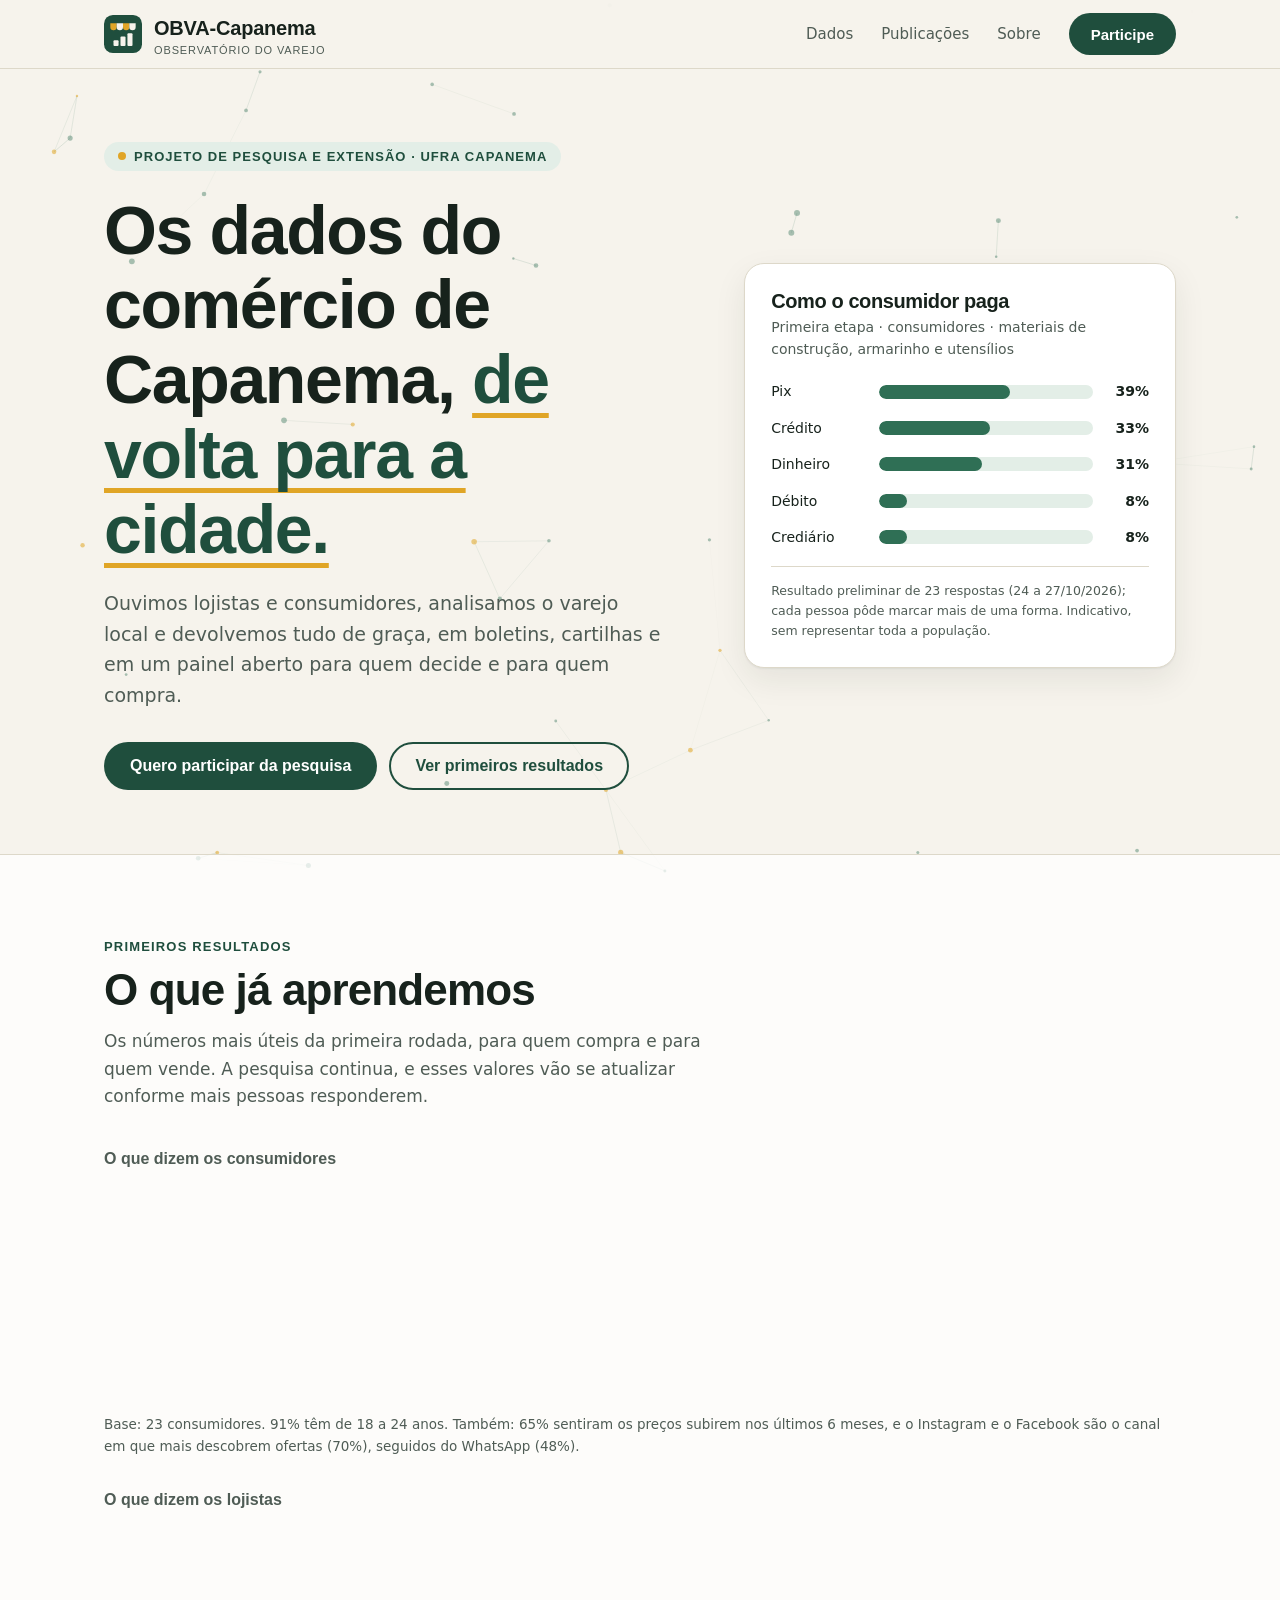
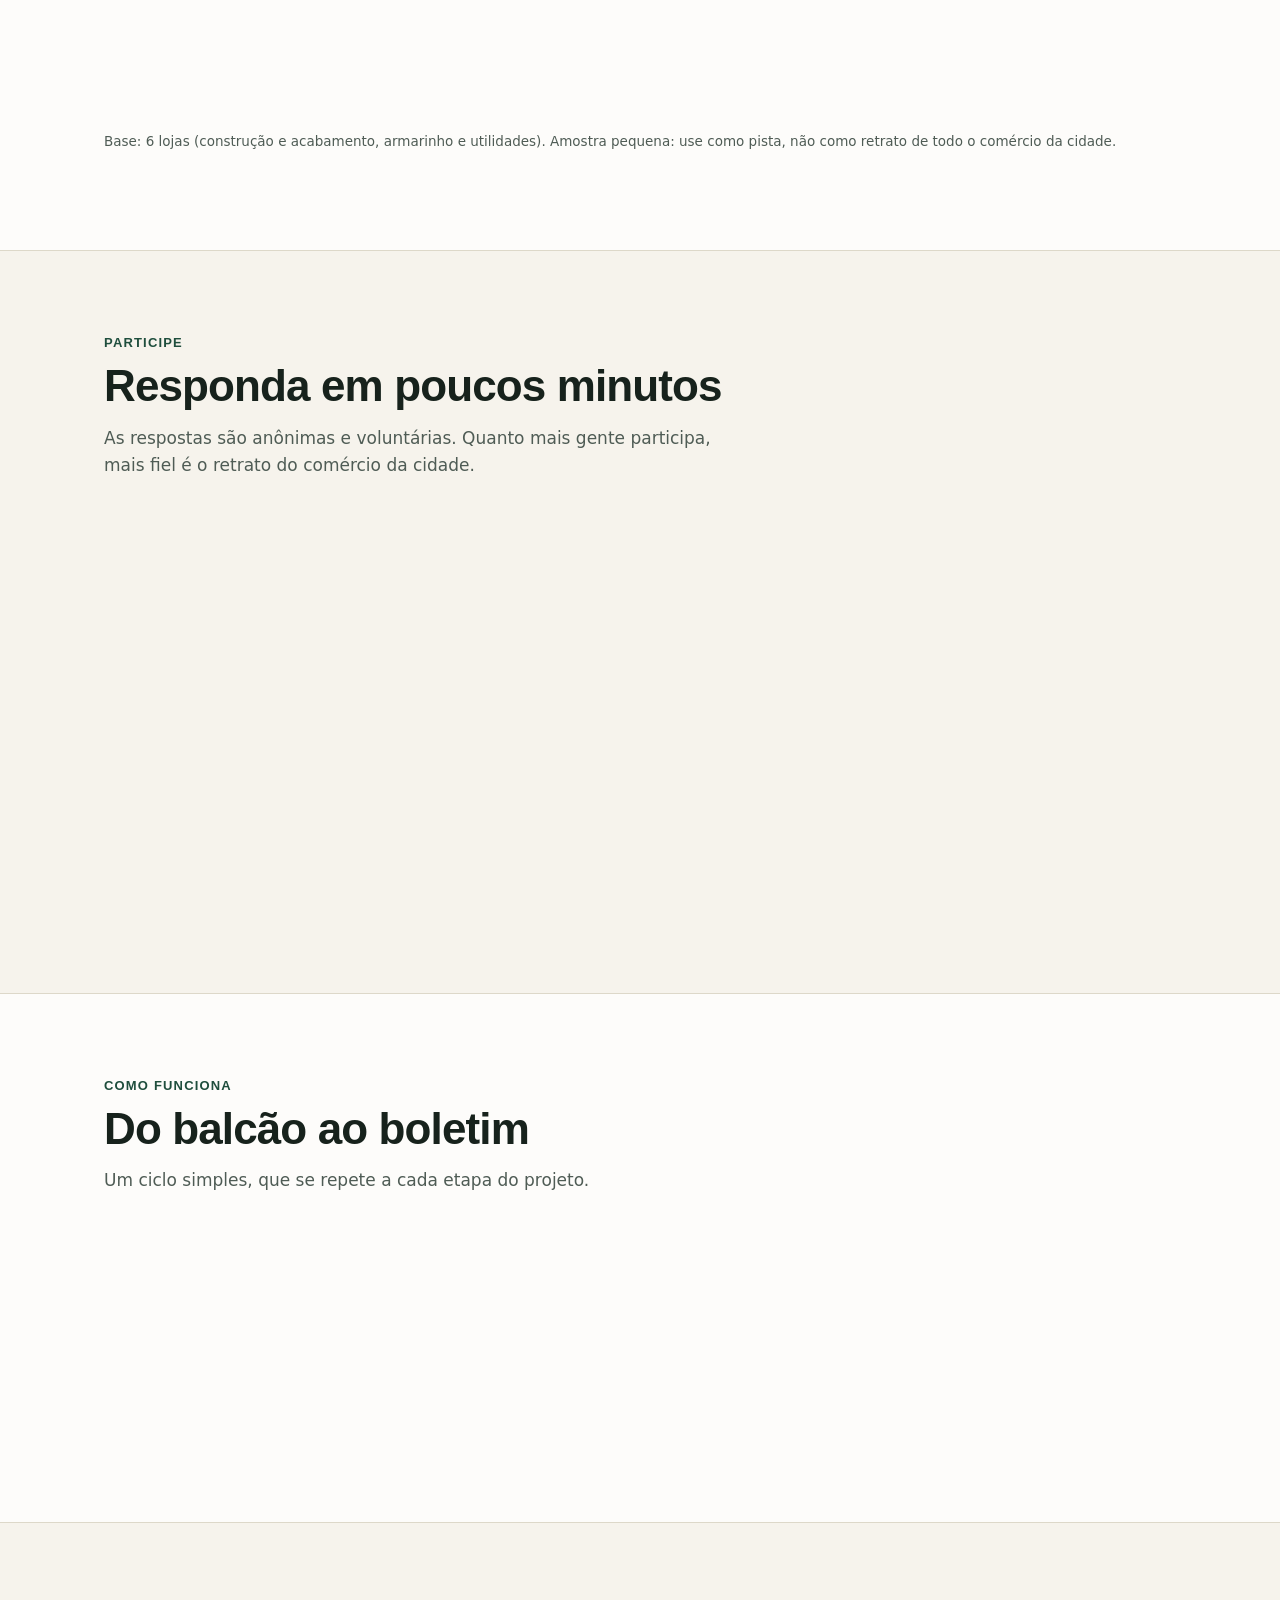
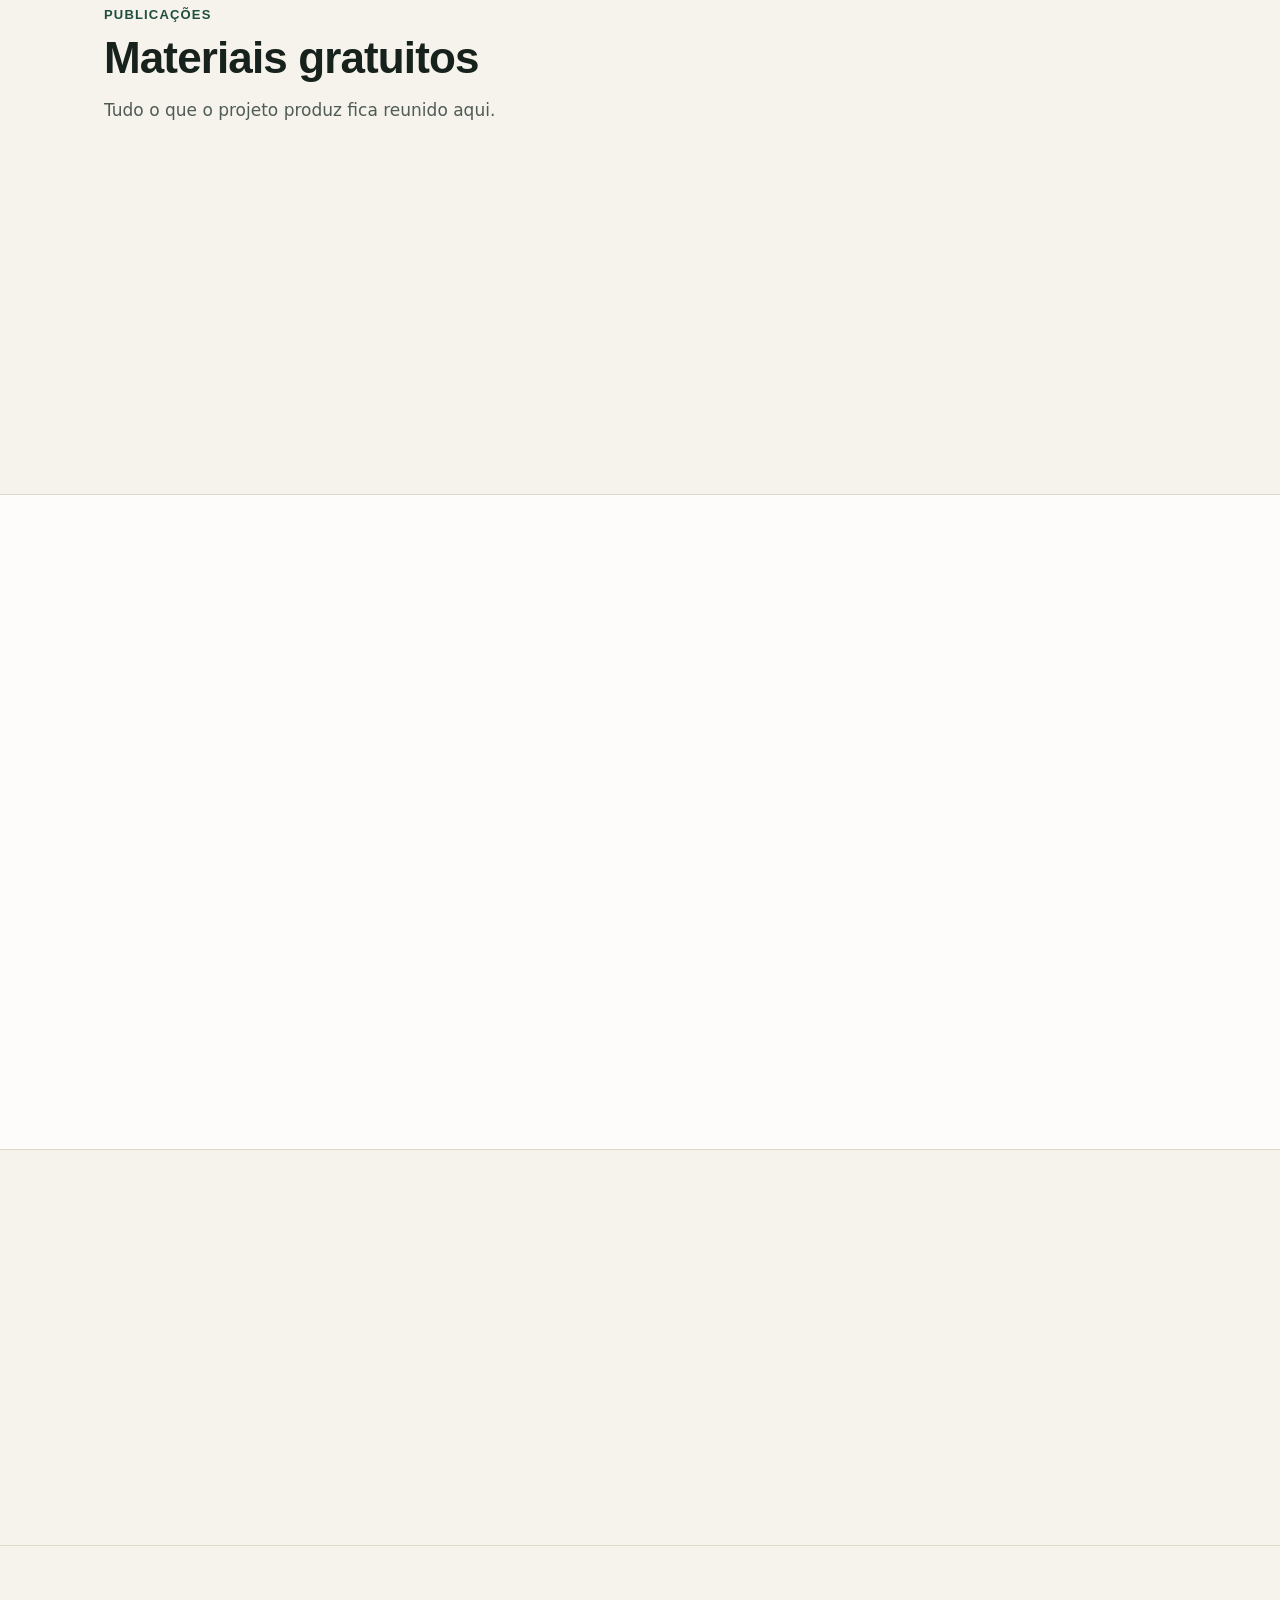
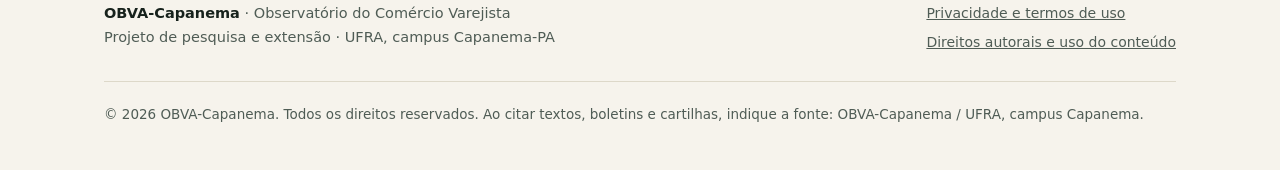
==== commit 5d3ba68d: "Add files via upload" ====
--- a/index.html
+++ b/index.html
@@ -45,13 +45,14 @@
         </div>
       </div>
       <aside class="card peek reveal" aria-label="Amostra de resultado">
-        <h3>O que pesa na escolha da loja</h3>
+        <h3>Como o consumidor paga</h3>
         <p class="sub">Primeira etapa · consumidores · materiais de construção, armarinho e utensílios</p>
-        <div class="bar"><span>Preço</span><span class="track"><span class="fill" data-w="87"></span></span><b>87%</b></div>
-        <div class="bar"><span>Variedade</span><span class="track"><span class="fill" data-w="30"></span></span><b>30%</b></div>
-        <div class="bar"><span>Confiança</span><span class="track"><span class="fill" data-w="26"></span></span><b>26%</b></div>
-        <div class="bar"><span>Entrega</span><span class="track"><span class="fill" data-w="22"></span></span><b>22%</b></div>
-        <p class="note">Resultado preliminar de 23 respostas (24 a 27/10/2026). Indicativo, sem representar toda a população.</p>
+        <div class="bar"><span>Pix</span><span class="track"><span class="fill" data-w="61"></span></span><b>61%</b></div>
+        <div class="bar"><span>Crédito</span><span class="track"><span class="fill" data-w="52"></span></span><b>52%</b></div>
+        <div class="bar"><span>Dinheiro</span><span class="track"><span class="fill" data-w="48"></span></span><b>48%</b></div>
+        <div class="bar"><span>Débito</span><span class="track"><span class="fill" data-w="13"></span></span><b>13%</b></div>
+        <div class="bar"><span>Crediário</span><span class="track"><span class="fill" data-w="13"></span></span><b>13%</b></div>
+        <p class="note">Resultado preliminar de 23 respostas (24 a 27/10/2026); cada pessoa pôde marcar mais de uma forma. Indicativo, sem representar toda a população.</p>
       </aside>
     </div>
   </div>
@@ -61,14 +62,23 @@
     <div class="wrap">
       <div class="kicker">Primeiros resultados</div>
       <h2>O que já aprendemos</h2>
-      <p class="sect-lead">Quatro números da primeira rodada com consumidores. A pesquisa continua, e esses valores vão se atualizar conforme mais pessoas responderem.</p>
+      <p class="sect-lead">Os números mais úteis da primeira rodada, para quem compra e para quem vende. A pesquisa continua, e esses valores vão se atualizar conforme mais pessoas responderem.</p>
+      <h3 class="sub-h">O que dizem os consumidores</h3>
       <div class="stats">
-        <div class="card stat reveal"><div class="n">83%</div><p>compram materiais nas lojas de Capanema</p></div>
+        <div class="card stat reveal"><div class="n">83%</div><p>compram nas lojas físicas de Capanema</p></div>
         <div class="card stat reveal"><div class="n">87%</div><p>dizem que o preço é o que mais pesa na escolha da loja</p></div>
         <div class="card stat reveal"><div class="n">57%</div><p>já deixaram de comprar ou adiaram por falta de parcelamento ou crédito</p></div>
-        <div class="card stat reveal"><div class="n">65%</div><p>sentiram os preços subirem nos últimos 6 meses</p></div>
-      </div>
-      <p class="fine">Base: 23 consumidores. 91% têm de 18 a 24 anos; por isso os números são indicativos e serão ampliados nas próximas etapas.</p>
+        <div class="card stat reveal"><div class="n">52%</div><p>pretendem reformar ou construir nos próximos 12 meses, a maioria em reformas pequenas</p></div>
+      </div>
+      <p class="fine">Base: 23 consumidores. 91% têm de 18 a 24 anos. Também: 65% sentiram os preços subirem nos últimos 6 meses, e o Instagram e o Facebook são o canal em que mais descobrem ofertas (70%), seguidos do WhatsApp (48%).</p>
+      <h3 class="sub-h">O que dizem os lojistas</h3>
+      <div class="stats">
+        <div class="card stat reveal"><div class="n">5 de 6</div><p>lojas apontam o custo das mercadorias como a maior dificuldade</p></div>
+        <div class="card stat reveal"><div class="n">5 de 6</div><p>dizem que o período de chuvas reduz as vendas</p></div>
+        <div class="card stat reveal"><div class="n">4 de 6</div><p>citam junho como um dos meses mais fortes do ano</p></div>
+        <div class="card stat reveal"><div class="n">5 de 6</div><p>esperam vendas melhores nos próximos 6 meses</p></div>
+      </div>
+      <p class="fine">Base: 6 lojas (construção e acabamento, armarinho e utilidades). Amostra pequena: use como pista, não como retrato de todo o comércio da cidade.</p>
       <div class="embed card reveal" id="painel" hidden><iframe data-cfg-src="painelUrl" title="Painel de dados do OBVA-Capanema" loading="lazy" allowfullscreen></iframe></div>
     </div>
   </section>
@@ -85,14 +95,14 @@
           <div class="ico"><svg viewBox="0 0 24 24" fill="none" stroke="currentColor" stroke-width="1.8" stroke-linecap="round" stroke-linejoin="round" aria-hidden="true"><path d="M3 9l1.5-5h15L21 9"/><path d="M3 9a3 3 0 0 0 6 0 3 3 0 0 0 6 0 3 3 0 0 0 6 0"/><path d="M5 12v8h14v-8"/><path d="M10 20v-5h4v5"/></svg></div>
           <h3>Sou lojista</h3>
           <p>Conte como são suas vendas, o crédito que você oferece e as épocas fortes. Em troca, você recebe os resultados do seu segmento e a Cartilha do Lojista.</p>
-          <div class="meta"><span>⏱ cerca de 6 minutos</span><span>🔒 anônimo</span></div>
+          <div class="meta"><span>⏱ cerca de 6 minutos</span></div>
           <a class="btn btn-amber" data-cfg="formLojista" data-soon="Formulário em breve">Responder como lojista →</a>
         </article>
         <article class="card pcard reveal">
           <div class="ico"><svg viewBox="0 0 24 24" fill="none" stroke="currentColor" stroke-width="1.8" stroke-linecap="round" stroke-linejoin="round" aria-hidden="true"><path d="M6 7h12l-1 13H7L6 7z"/><path d="M9 7a3 3 0 0 1 6 0"/></svg></div>
           <h3>Sou consumidor</h3>
           <p>Diga onde e como você compra, o que pesa na sua escolha e o que as lojas poderiam melhorar. Moradores e visitantes de outras cidades podem participar.</p>
-          <div class="meta"><span>⏱ cerca de 4 minutos</span><span>🔒 anônimo</span></div>
+          <div class="meta"><span>⏱ cerca de 4 minutos</span></div>
           <a class="btn btn-primary" data-cfg="formConsumidor" data-soon="Formulário em breve">Responder como consumidor →</a>
         </article>
       </div>
@@ -109,7 +119,6 @@
         <div class="card step reveal"><h3>Ouvimos</h3><p>Questionários com lojistas e consumidores, aplicados na cidade e online.</p></div>
         <div class="card step reveal"><h3>Analisamos</h3><p>Cruzamos as respostas com dados públicos, como CAGED, IBGE e Receita Federal.</p></div>
         <div class="card step reveal"><h3>Publicamos</h3><p>Boletins e painéis de dados com linguagem clara e os limites da amostra à vista.</p></div>
-        <div class="card step reveal"><h3>Devolvemos</h3><p>Cartilhas gratuitas e um workshop aberto à comunidade, previsto para fevereiro de 2027.</p></div>
       </div>
     </div>
   </section>
@@ -190,11 +199,12 @@
       <a href="privacidade.html#direitos-autorais">Direitos autorais e uso do conteúdo</a>
     </nav>
     <div class="f-contact" id="f-contact"><a id="f-email" hidden></a><br><a id="f-insta" hidden>Instagram</a></div>
-    <p class="f-copy">© 2026 OBVA-Capanema. Textos, boletins e cartilhas sob licença <a href="https://creativecommons.org/licenses/by-nc-sa/4.0/deed.pt-br" target="_blank" rel="noopener noreferrer">CC BY-NC-SA 4.0</a>. Nome e logo reservados.</p>
+    <p class="f-copy">© 2026 OBVA-Capanema. Todos os direitos reservados. Ao citar textos, boletins e cartilhas, indique a fonte: OBVA-Capanema / UFRA, campus Capanema.</p>
   </div>
 </footer>
 
 <script src="config.js"></script>
 <script src="app.js"></script>
+<script src="particles.js"></script>
 </body>
 </html>
--- a/style.css
+++ b/style.css
@@ -65,7 +65,7 @@
 
 /* SECTIONS */
 section{padding:84px 0}
-.alt{background:var(--surface);border-block:1px solid var(--line)}
+.alt{background:color-mix(in srgb,var(--surface) 72%,transparent);border-block:1px solid var(--line)}
 .kicker{font:600 13px 'Inter',sans-serif;letter-spacing:.09em;text-transform:uppercase;color:var(--green);margin-bottom:12px}
 h2{font-size:clamp(30px,4vw,44px)}
 .sect-lead{color:var(--muted);max-width:640px;margin:14px 0 40px}
@@ -96,8 +96,7 @@
 @media (prefers-color-scheme:dark){.feature{background:#1F4E3D;color:#fff}.feature p,.feature .meta{color:#D5E6DB}.feature .ico{color:#fff}}
 
 /* STEPS */
-.steps{display:grid;grid-template-columns:repeat(4,1fr);gap:16px;counter-reset:s}
-@media (max-width:900px){.steps{grid-template-columns:repeat(2,1fr)}}
+.steps{display:grid;grid-template-columns:repeat(3,1fr);gap:16px;counter-reset:s}
 @media (max-width:520px){.steps{grid-template-columns:1fr}}
 .step{padding:24px;position:relative}
 .step::before{counter-increment:s;content:counter(s);display:grid;place-items:center;width:36px;height:36px;border-radius:50%;background:var(--amber);color:#17221C;font:700 16px 'Space Grotesk',sans-serif;margin-bottom:16px}
@@ -119,6 +118,7 @@
 /* ABOUT */
 .about{display:grid;grid-template-columns:1fr 1fr;gap:48px;align-items:start}
 @media (max-width:860px){.about{grid-template-columns:1fr;gap:28px}}
+.about h2{margin-bottom:22px}
 .about p{color:var(--muted);margin:0 0 16px}
 .chips{display:flex;flex-wrap:wrap;gap:10px;margin-top:6px}
 .chip{padding:8px 14px;border-radius:999px;border:1px solid var(--line);background:var(--surface);font-size:14px;font-weight:500}
@@ -176,3 +176,8 @@
 .doc .box{background:var(--green-soft);border:1px solid var(--line);border-radius:16px;padding:18px 22px;margin:22px 0}
 .doc a{color:var(--green);text-underline-offset:3px}
 .back{display:inline-flex;align-items:center;gap:8px;text-decoration:none;font-weight:600;color:var(--green);margin-bottom:28px}
+
+.fx{position:fixed;inset:0;width:100%;height:100%;pointer-events:none;z-index:0}
+main,footer{position:relative;z-index:1}
+@media print{.fx{display:none}}
+.sub-h{font:600 16px 'Inter',sans-serif;color:var(--muted);margin:34px 0 14px;letter-spacing:0}
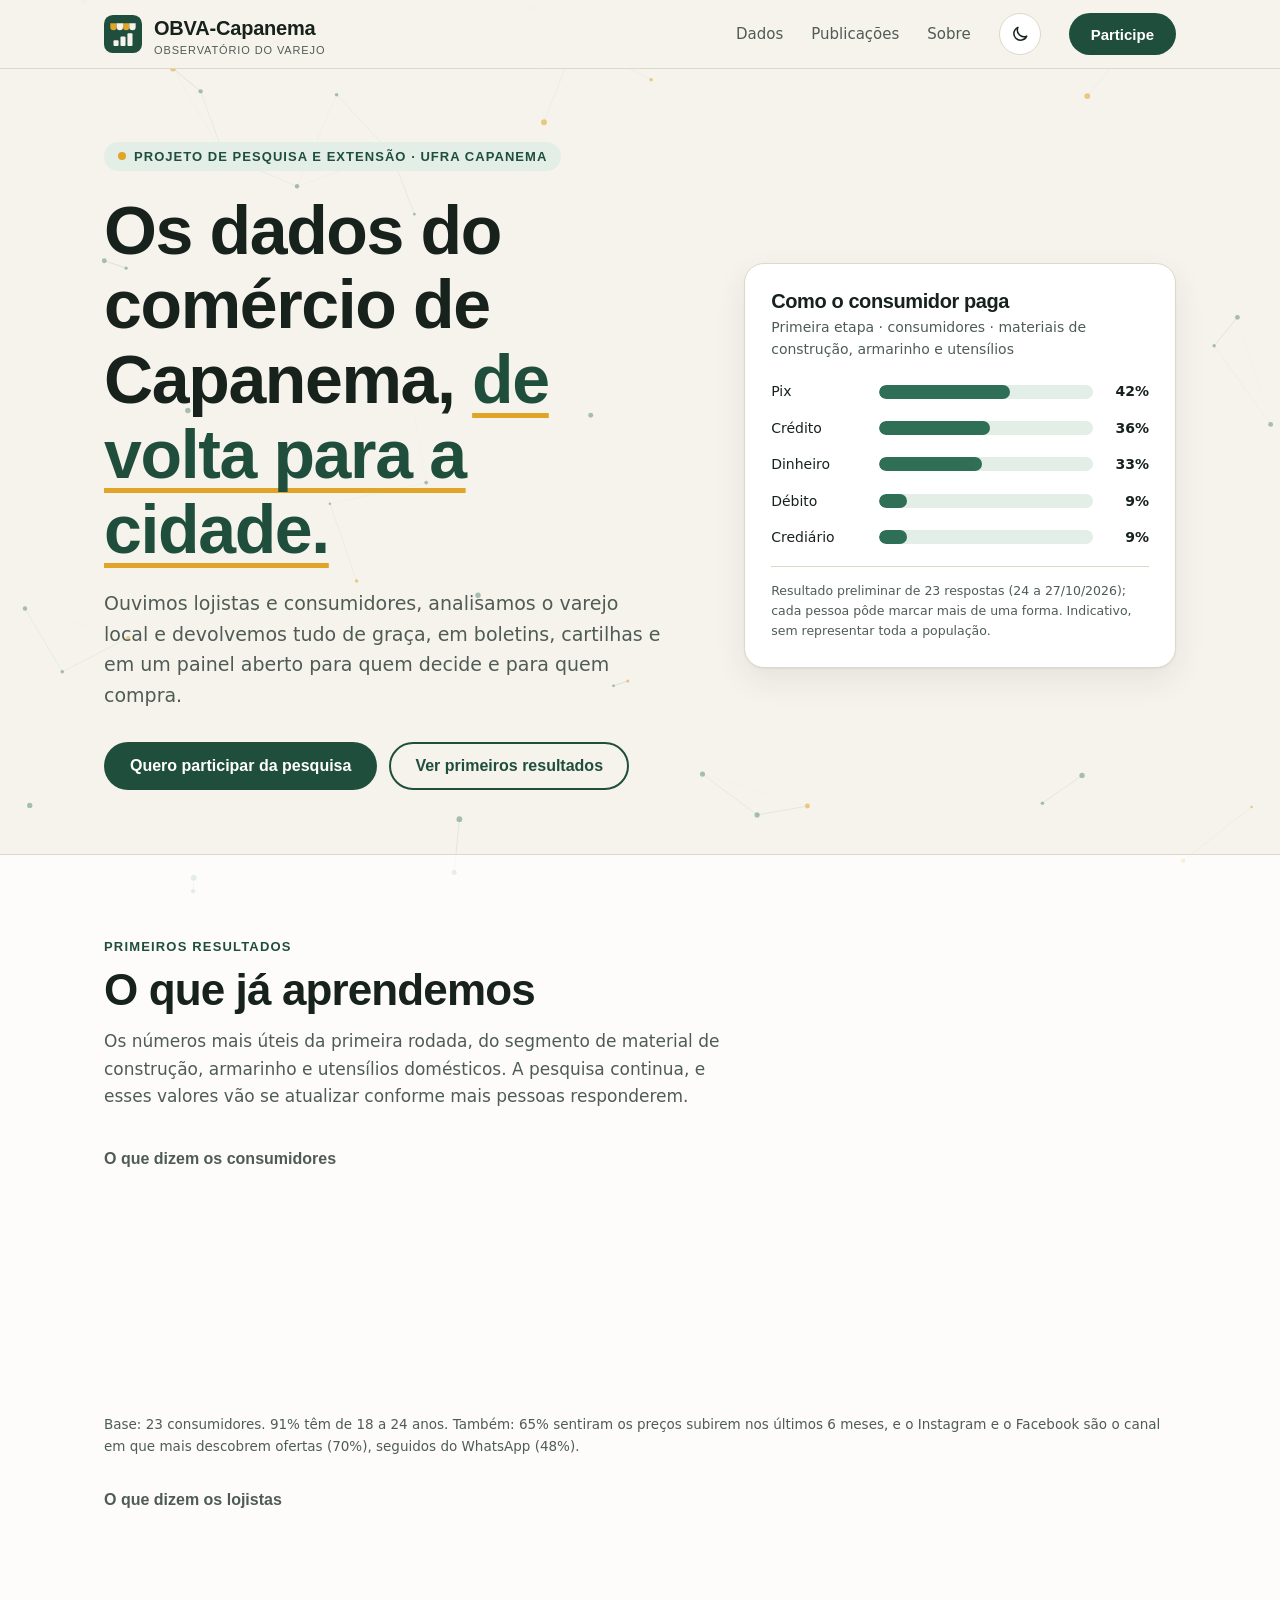
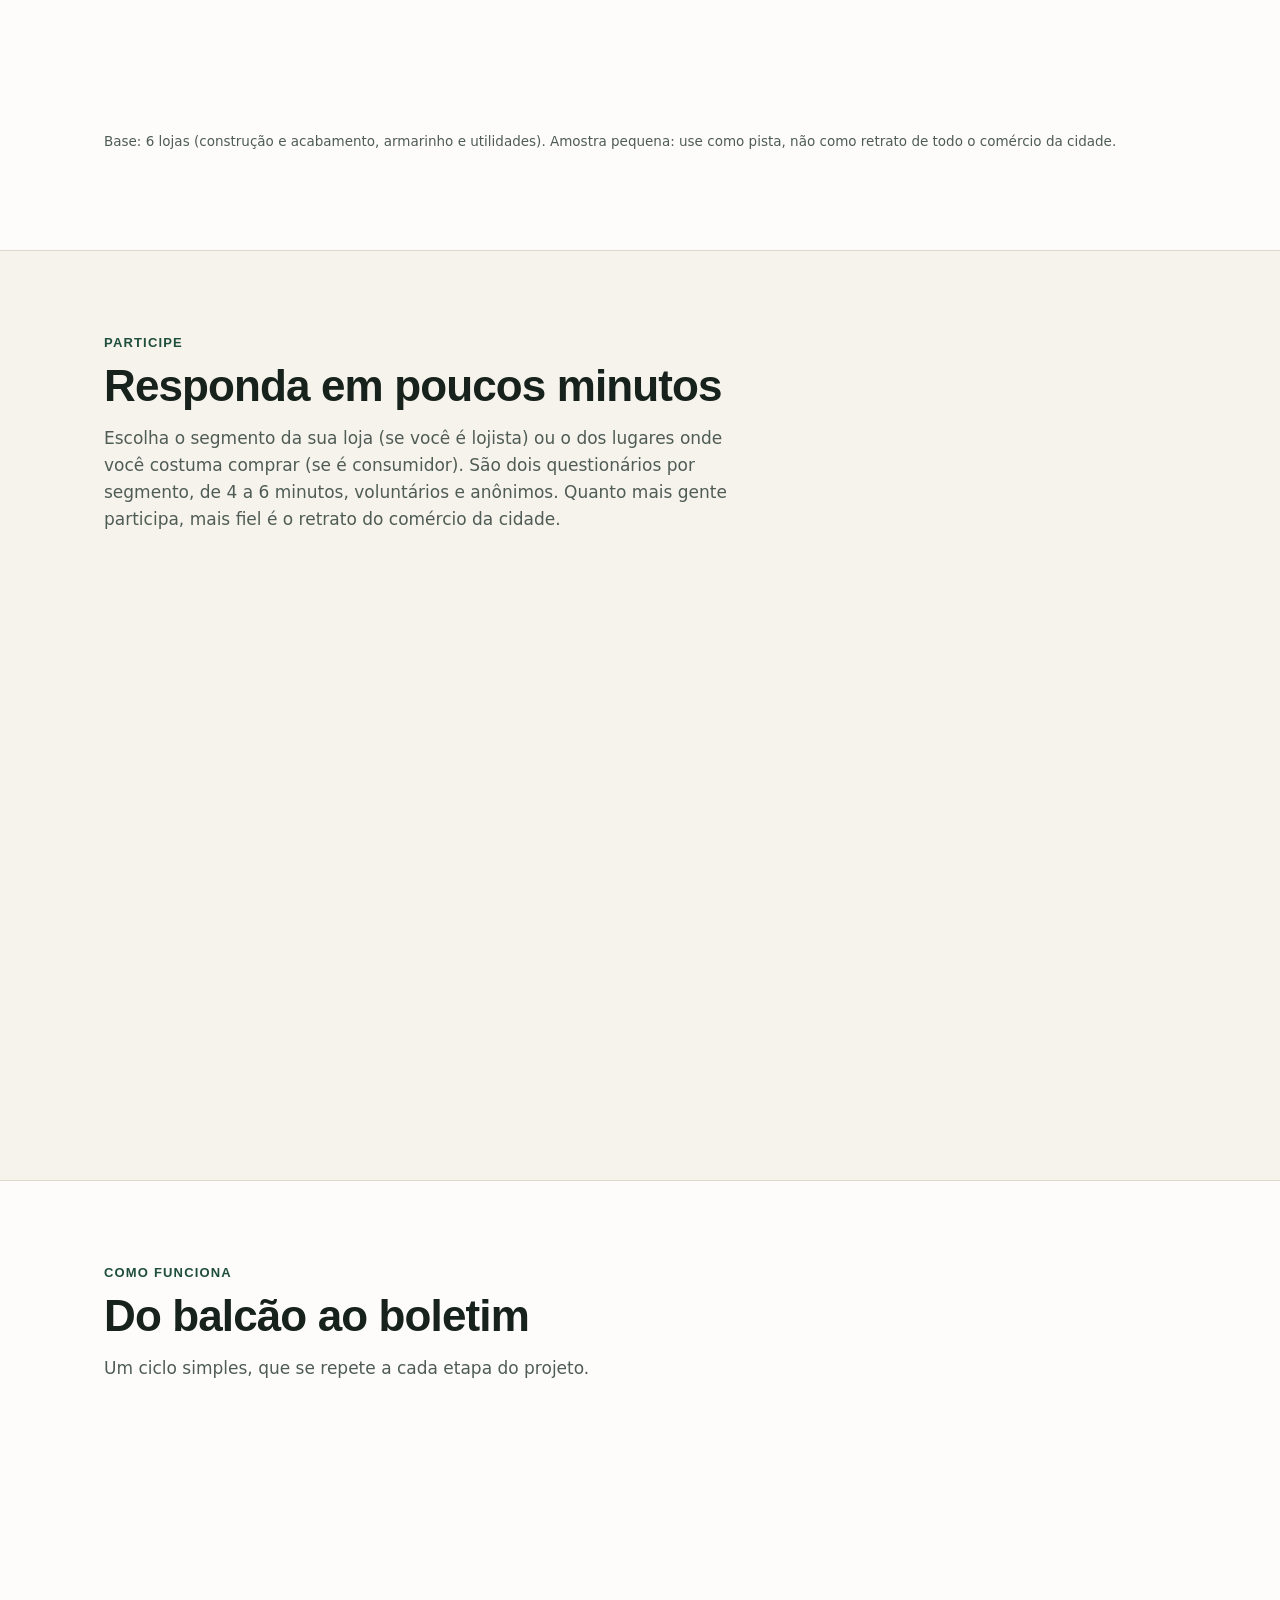
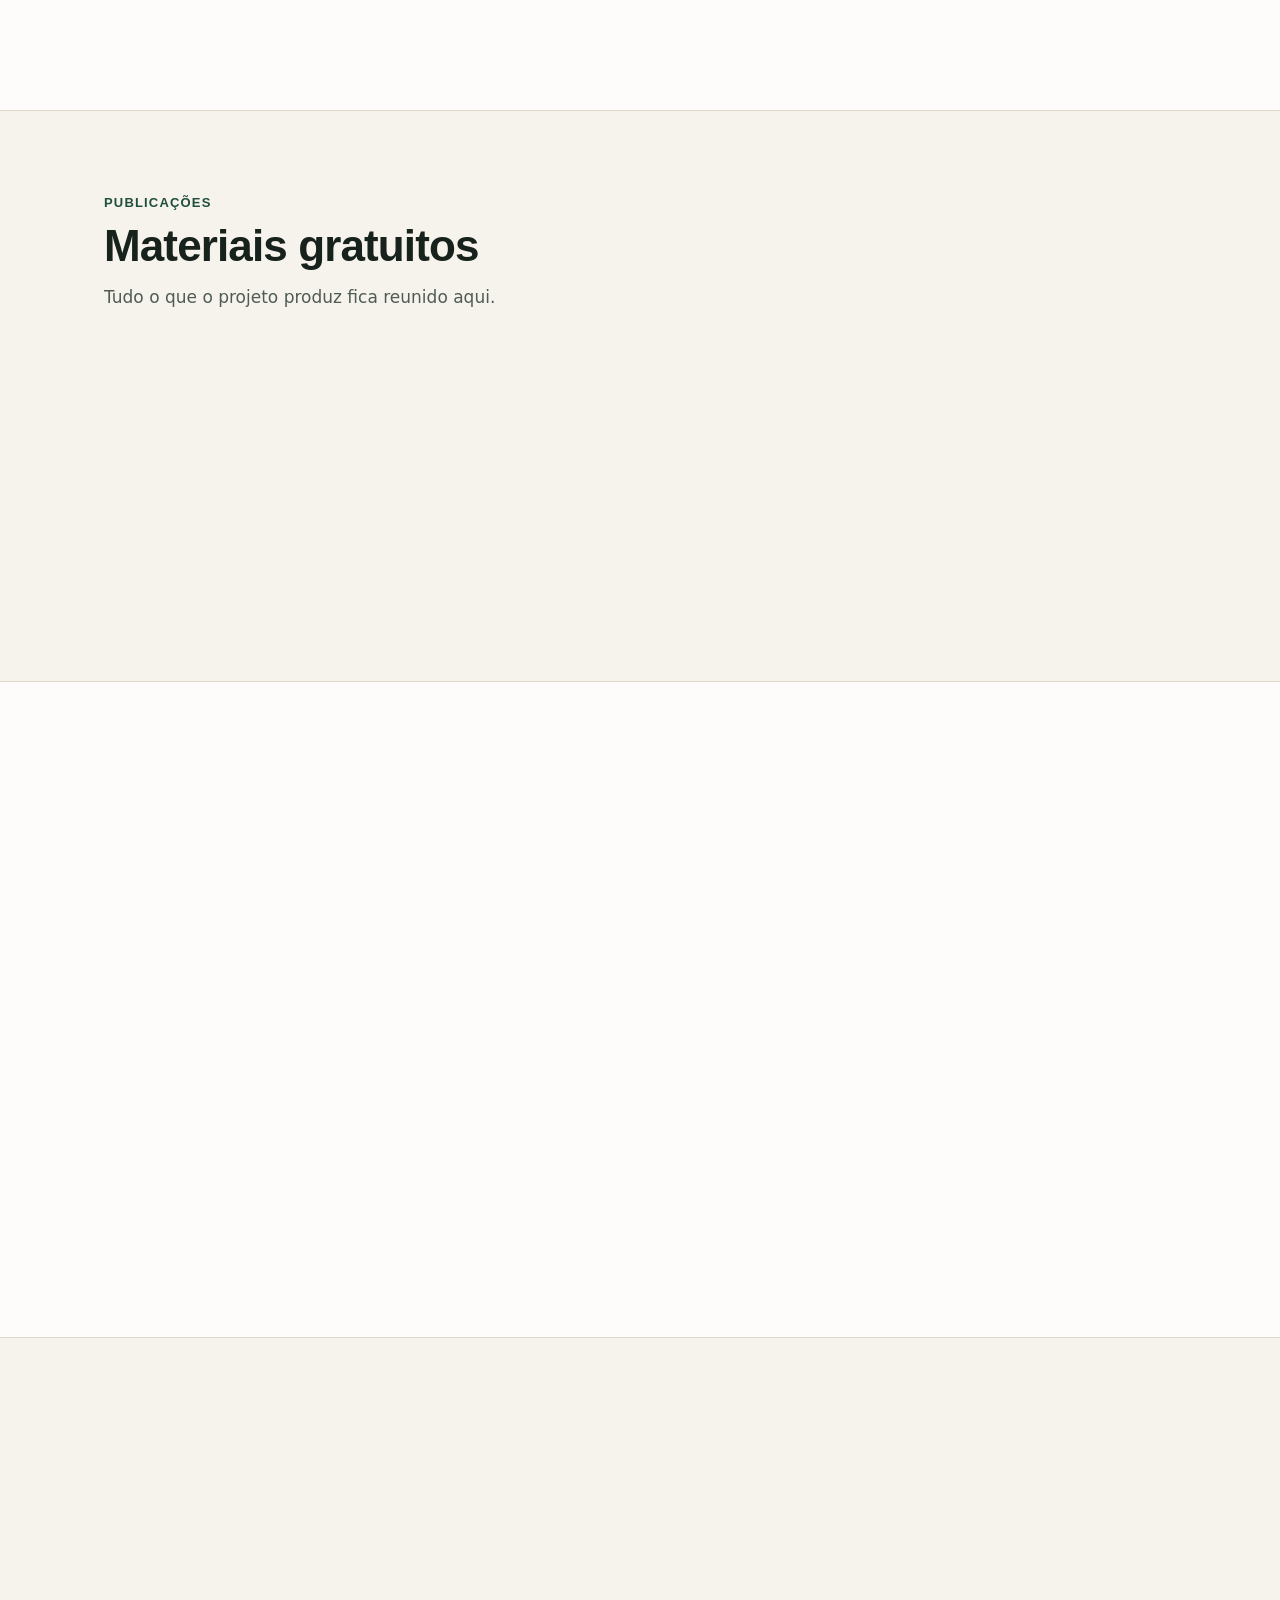
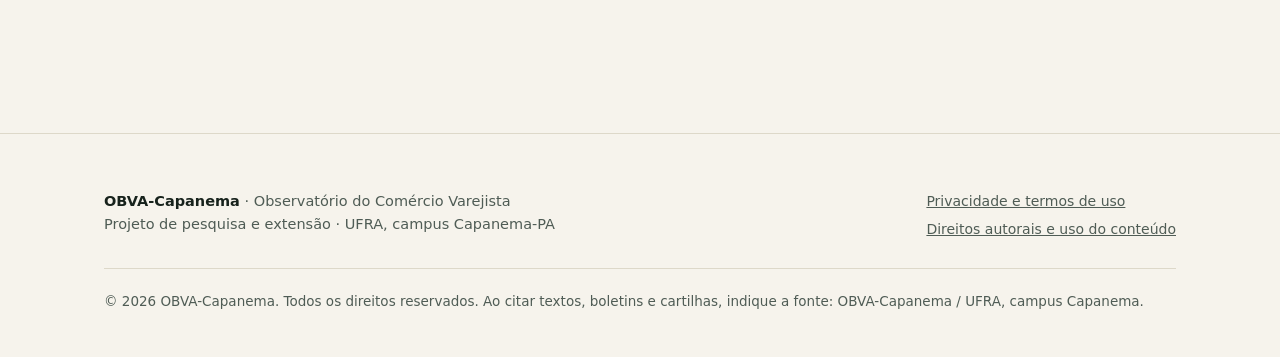
==== commit 3189170d: "Add files via upload" ====
--- a/index.html
+++ b/index.html
@@ -13,6 +13,7 @@
 <meta property="og:type" content="website">
 <link rel="icon" href="data:image/svg+xml,%3Csvg xmlns='http://www.w3.org/2000/svg' viewBox='0 0 120 120'%3E%3Crect width='120' height='120' rx='28' fill='%231F4E3D'/%3E%3Cpath d='M20 26H40V38A10 10 0 0 1 20 38Z' fill='%23E0A526'/%3E%3Cpath d='M40 26H60V38A10 10 0 0 1 40 38Z' fill='%23F6F3EC'/%3E%3Cpath d='M60 26H80V38A10 10 0 0 1 60 38Z' fill='%23E0A526'/%3E%3Cpath d='M80 26H100V38A10 10 0 0 1 80 38Z' fill='%23F6F3EC'/%3E%3Crect x='30' y='80' width='16' height='18' rx='3' fill='%23F6F3EC'/%3E%3Crect x='52' y='68' width='16' height='30' rx='3' fill='%23F6F3EC'/%3E%3Crect x='74' y='58' width='16' height='40' rx='3' fill='%23F6F3EC'/%3E%3C/svg%3E">
 <link rel="stylesheet" href="style.css">
+<script src="theme.js"></script>
 </head>
 <body>
 
@@ -26,6 +27,7 @@
       <a class="hide-m" href="#dados" data-go="dados">Dados</a>
       <a class="hide-m" href="#publicacoes" data-go="publicacoes">Publicações</a>
       <a class="hide-m" href="#sobre" data-go="sobre">Sobre</a>
+      <button class="theme-btn" id="theme-btn" type="button" aria-label="Mudar para o tema escuro" aria-pressed="false" data-mode="light"><svg class="i-moon" viewBox="0 0 24 24" fill="none" stroke="currentColor" stroke-width="1.8" stroke-linecap="round" stroke-linejoin="round" aria-hidden="true"><path d="M20 14.5A8 8 0 0 1 9.5 4 8 8 0 1 0 20 14.5z"/></svg><svg class="i-sun" viewBox="0 0 24 24" fill="none" stroke="currentColor" stroke-width="1.8" stroke-linecap="round" stroke-linejoin="round" aria-hidden="true"><circle cx="12" cy="12" r="4"/><path d="M12 2v2M12 20v2M4.9 4.9l1.4 1.4M17.7 17.7l1.4 1.4M2 12h2M20 12h2M4.9 19.1l1.4-1.4M17.7 6.3l1.4-1.4"/></svg></button>
       <a class="btn btn-primary btn-sm" href="#participe" data-go="participe">Participe</a>
     </nav>
   </div>
@@ -62,7 +64,7 @@
     <div class="wrap">
       <div class="kicker">Primeiros resultados</div>
       <h2>O que já aprendemos</h2>
-      <p class="sect-lead">Os números mais úteis da primeira rodada, para quem compra e para quem vende. A pesquisa continua, e esses valores vão se atualizar conforme mais pessoas responderem.</p>
+      <p class="sect-lead">Os números mais úteis da primeira rodada, do segmento de material de construção, armarinho e utensílios domésticos. A pesquisa continua, e esses valores vão se atualizar conforme mais pessoas responderem.</p>
       <h3 class="sub-h">O que dizem os consumidores</h3>
       <div class="stats">
         <div class="card stat reveal"><div class="n">83%</div><p>compram nas lojas físicas de Capanema</p></div>
@@ -88,22 +90,44 @@
     <div class="wrap">
       <div class="kicker">Participe</div>
       <h2>Responda em poucos minutos</h2>
-      <p class="sect-lead">As respostas são anônimas e voluntárias. Quanto mais gente participa, mais fiel é o retrato do comércio da cidade.</p>
+      <p class="sect-lead">Escolha o segmento da sua loja (se você é lojista) ou o dos lugares onde você costuma comprar (se é consumidor). São dois questionários por segmento, de 4 a 6 minutos, voluntários e anônimos. Quanto mais gente participa, mais fiel é o retrato do comércio da cidade.</p>
       <noscript><p class="fine">Ative o JavaScript do navegador para ver os links dos formulários.</p></noscript>
-      <div class="duo">
-        <article class="card pcard feature reveal">
-          <div class="ico"><svg viewBox="0 0 24 24" fill="none" stroke="currentColor" stroke-width="1.8" stroke-linecap="round" stroke-linejoin="round" aria-hidden="true"><path d="M3 9l1.5-5h15L21 9"/><path d="M3 9a3 3 0 0 0 6 0 3 3 0 0 0 6 0 3 3 0 0 0 6 0"/><path d="M5 12v8h14v-8"/><path d="M10 20v-5h4v5"/></svg></div>
-          <h3>Sou lojista</h3>
-          <p>Conte como são suas vendas, o crédito que você oferece e as épocas fortes. Em troca, você recebe os resultados do seu segmento e a Cartilha do Lojista.</p>
-          <div class="meta"><span>⏱ cerca de 6 minutos</span></div>
-          <a class="btn btn-amber" data-cfg="formLojista" data-soon="Formulário em breve">Responder como lojista →</a>
-        </article>
-        <article class="card pcard reveal">
-          <div class="ico"><svg viewBox="0 0 24 24" fill="none" stroke="currentColor" stroke-width="1.8" stroke-linecap="round" stroke-linejoin="round" aria-hidden="true"><path d="M6 7h12l-1 13H7L6 7z"/><path d="M9 7a3 3 0 0 1 6 0"/></svg></div>
-          <h3>Sou consumidor</h3>
-          <p>Diga onde e como você compra, o que pesa na sua escolha e o que as lojas poderiam melhorar. Moradores e visitantes de outras cidades podem participar.</p>
-          <div class="meta"><span>⏱ cerca de 4 minutos</span></div>
-          <a class="btn btn-primary" data-cfg="formConsumidor" data-soon="Formulário em breve">Responder como consumidor →</a>
+      <div class="segs">
+        <article class="card seg reveal" data-seg="1">
+          <div class="seg-top"><span class="seg-n">Segmento 1</span><span class="seg-st">Em breve</span></div>
+          <h3>Supermercados, feiras e alimentos</h3>
+          <p>Preços de itens essenciais, cesta básica e hortifrúti, e como as pessoas compram no dia a dia.</p>
+          <div class="seg-btns">
+            <a class="btn btn-primary btn-sm" data-cfg="form1Lojista" data-soon="Lojista · em breve">Sou lojista →</a>
+            <a class="btn btn-ghost btn-sm" data-cfg="form1Consumidor" data-soon="Consumidor · em breve">Sou consumidor →</a>
+          </div>
+        </article>
+        <article class="card seg reveal" data-seg="2">
+          <div class="seg-top"><span class="seg-n">Segmento 2</span><span class="seg-st">Em breve</span></div>
+          <h3>Vestuário, calçados e confecções</h3>
+          <p>Datas comemorativas, ticket médio e a concorrência do comércio informal e online.</p>
+          <div class="seg-btns">
+            <a class="btn btn-primary btn-sm" data-cfg="form2Lojista" data-soon="Lojista · em breve">Sou lojista →</a>
+            <a class="btn btn-ghost btn-sm" data-cfg="form2Consumidor" data-soon="Consumidor · em breve">Sou consumidor →</a>
+          </div>
+        </article>
+        <article class="card seg reveal" data-seg="3">
+          <div class="seg-top"><span class="seg-n">Segmento 3</span><span class="seg-st">Em breve</span></div>
+          <h3>Farmácias, saúde e cosméticos</h3>
+          <p>Compra por recorrência, fidelidade e comparação entre redes e farmácias locais.</p>
+          <div class="seg-btns">
+            <a class="btn btn-primary btn-sm" data-cfg="form3Lojista" data-soon="Lojista · em breve">Sou lojista →</a>
+            <a class="btn btn-ghost btn-sm" data-cfg="form3Consumidor" data-soon="Consumidor · em breve">Sou consumidor →</a>
+          </div>
+        </article>
+        <article class="card seg reveal" data-seg="4">
+          <div class="seg-top"><span class="seg-n">Segmento 4</span><span class="seg-st">Em breve</span></div>
+          <h3>Material de construção, armarinho e utensílios</h3>
+          <p>Compras de médio e longo prazo, crédito e parcelamento, e reformas residenciais e comerciais.</p>
+          <div class="seg-btns">
+            <a class="btn btn-primary btn-sm" data-cfg="form4Lojista" data-soon="Lojista · em breve">Sou lojista →</a>
+            <a class="btn btn-ghost btn-sm" data-cfg="form4Consumidor" data-soon="Consumidor · em breve">Sou consumidor →</a>
+          </div>
         </article>
       </div>
     </div>
--- a/style.css
+++ b/style.css
@@ -7,12 +7,20 @@
   --on-green:#FFFFFF; --shadow:0 1px 2px rgba(23,34,28,.06),0 12px 32px rgba(23,34,28,.08);
 }
 @media (prefers-color-scheme:dark){
-  :root{
+  :root:not([data-theme="light"]){
     --bg:#101712; --surface:#18221C; --ink:#EEF2EC; --muted:#B4C0B8; --line:#2A3830;
     --green:#7FC3A0; --green-2:#5FAE88; --green-soft:#1D2B23; --amber:#E7B445; --amber-ink:#F0C969;
     --on-green:#0E1A13; --shadow:0 1px 2px rgba(0,0,0,.4),0 12px 32px rgba(0,0,0,.35);
   }
 }
+:root[data-theme="dark"]{
+    --bg:#101712; --surface:#18221C; --ink:#EEF2EC; --muted:#B4C0B8; --line:#2A3830;
+    --green:#7FC3A0; --green-2:#5FAE88; --green-soft:#1D2B23; --amber:#E7B445; --amber-ink:#F0C969;
+    --on-green:#0E1A13; --shadow:0 1px 2px rgba(0,0,0,.4),0 12px 32px rgba(0,0,0,.35);
+}
+:root{color-scheme:light}
+:root[data-theme="dark"]{color-scheme:dark}
+@media (prefers-color-scheme:dark){:root:not([data-theme="light"]){color-scheme:dark}}
 *{box-sizing:border-box}
 html{scroll-behavior:smooth}
 body{margin:0;background:var(--bg);color:var(--ink);font-family:'Inter',system-ui,sans-serif;font-size:17px;line-height:1.6;-webkit-font-smoothing:antialiased}
@@ -93,7 +101,8 @@
 .feature p,.feature .meta{color:color-mix(in srgb,var(--on-green) 82%,transparent)}
 .feature .ico{background:rgba(255,255,255,.14);color:var(--on-green)}
 .feature .btn-amber{color:#17221C}
-@media (prefers-color-scheme:dark){.feature{background:#1F4E3D;color:#fff}.feature p,.feature .meta{color:#D5E6DB}.feature .ico{color:#fff}}
+@media (prefers-color-scheme:dark){html:not([data-theme="light"]) .feature{background:#1F4E3D;color:#fff}html:not([data-theme="light"]) .feature p,html:not([data-theme="light"]) .feature .meta{color:#D5E6DB}html:not([data-theme="light"]) .feature .ico{color:#fff}}
+html[data-theme="dark"] .feature{background:#1F4E3D;color:#fff}html[data-theme="dark"] .feature p,html[data-theme="dark"] .feature .meta{color:#D5E6DB}html[data-theme="dark"] .feature .ico{color:#fff}
 
 /* STEPS */
 .steps{display:grid;grid-template-columns:repeat(3,1fr);gap:16px;counter-reset:s}
@@ -131,7 +140,8 @@
 .band{background:var(--green);color:var(--on-green);border-radius:28px;padding:48px;display:flex;justify-content:space-between;align-items:center;gap:28px;flex-wrap:wrap}
 .band h2{color:inherit;font-size:clamp(26px,3.4vw,36px);max-width:560px}
 .band p{margin:10px 0 0;color:color-mix(in srgb,var(--on-green) 82%,transparent);max-width:560px}
-@media (prefers-color-scheme:dark){.band{background:#1F4E3D;color:#fff}.band p{color:#D5E6DB}}
+@media (prefers-color-scheme:dark){html:not([data-theme="light"]) .band{background:#1F4E3D;color:#fff}html:not([data-theme="light"]) .band p{color:#D5E6DB}}
+html[data-theme="dark"] .band{background:#1F4E3D;color:#fff}html[data-theme="dark"] .band p{color:#D5E6DB}
 
 /* FOOTER */
 footer{padding:44px 0 56px;border-top:1px solid var(--line);font-size:14.5px;color:var(--muted)}
@@ -181,3 +191,23 @@
 main,footer{position:relative;z-index:1}
 @media print{.fx{display:none}}
 .sub-h{font:600 16px 'Inter',sans-serif;color:var(--muted);margin:34px 0 14px;letter-spacing:0}
+
+.segs{display:grid;grid-template-columns:repeat(2,1fr);gap:20px}
+@media (max-width:760px){.segs{grid-template-columns:1fr}}
+.seg{padding:28px;display:flex;flex-direction:column;gap:12px}
+.seg-top{display:flex;justify-content:space-between;align-items:center;gap:12px}
+.seg-n{font-size:13px;font-weight:600;letter-spacing:.08em;text-transform:uppercase;color:var(--muted)}
+.seg-st{font-size:13px;font-weight:600;padding:4px 12px;border-radius:999px;background:var(--green-soft);color:var(--muted);border:1px solid var(--line)}
+.seg-st.on{background:var(--amber);color:#17221C;border-color:transparent}
+.seg h3{font-size:22px}
+.seg p{margin:0;color:var(--muted);flex:1}
+.seg-btns{display:flex;flex-wrap:wrap;gap:10px;margin-top:6px}
+
+/* BOTÃO DE TEMA */
+.theme-btn{width:42px;height:42px;border-radius:50%;border:1px solid var(--line);background:var(--surface);color:var(--ink);display:inline-grid;place-items:center;cursor:pointer;padding:0;transition:transform .2s}
+.theme-btn:hover{transform:translateY(-2px)}
+.theme-btn:focus-visible{outline:3px solid var(--amber);outline-offset:2px}
+.theme-btn svg{width:20px;height:20px}
+.theme-btn .i-moon{display:block}.theme-btn .i-sun{display:none}
+.theme-btn[data-mode="dark"] .i-moon{display:none}.theme-btn[data-mode="dark"] .i-sun{display:block}
+@media (prefers-reduced-motion:reduce){.theme-btn{transition:none}}
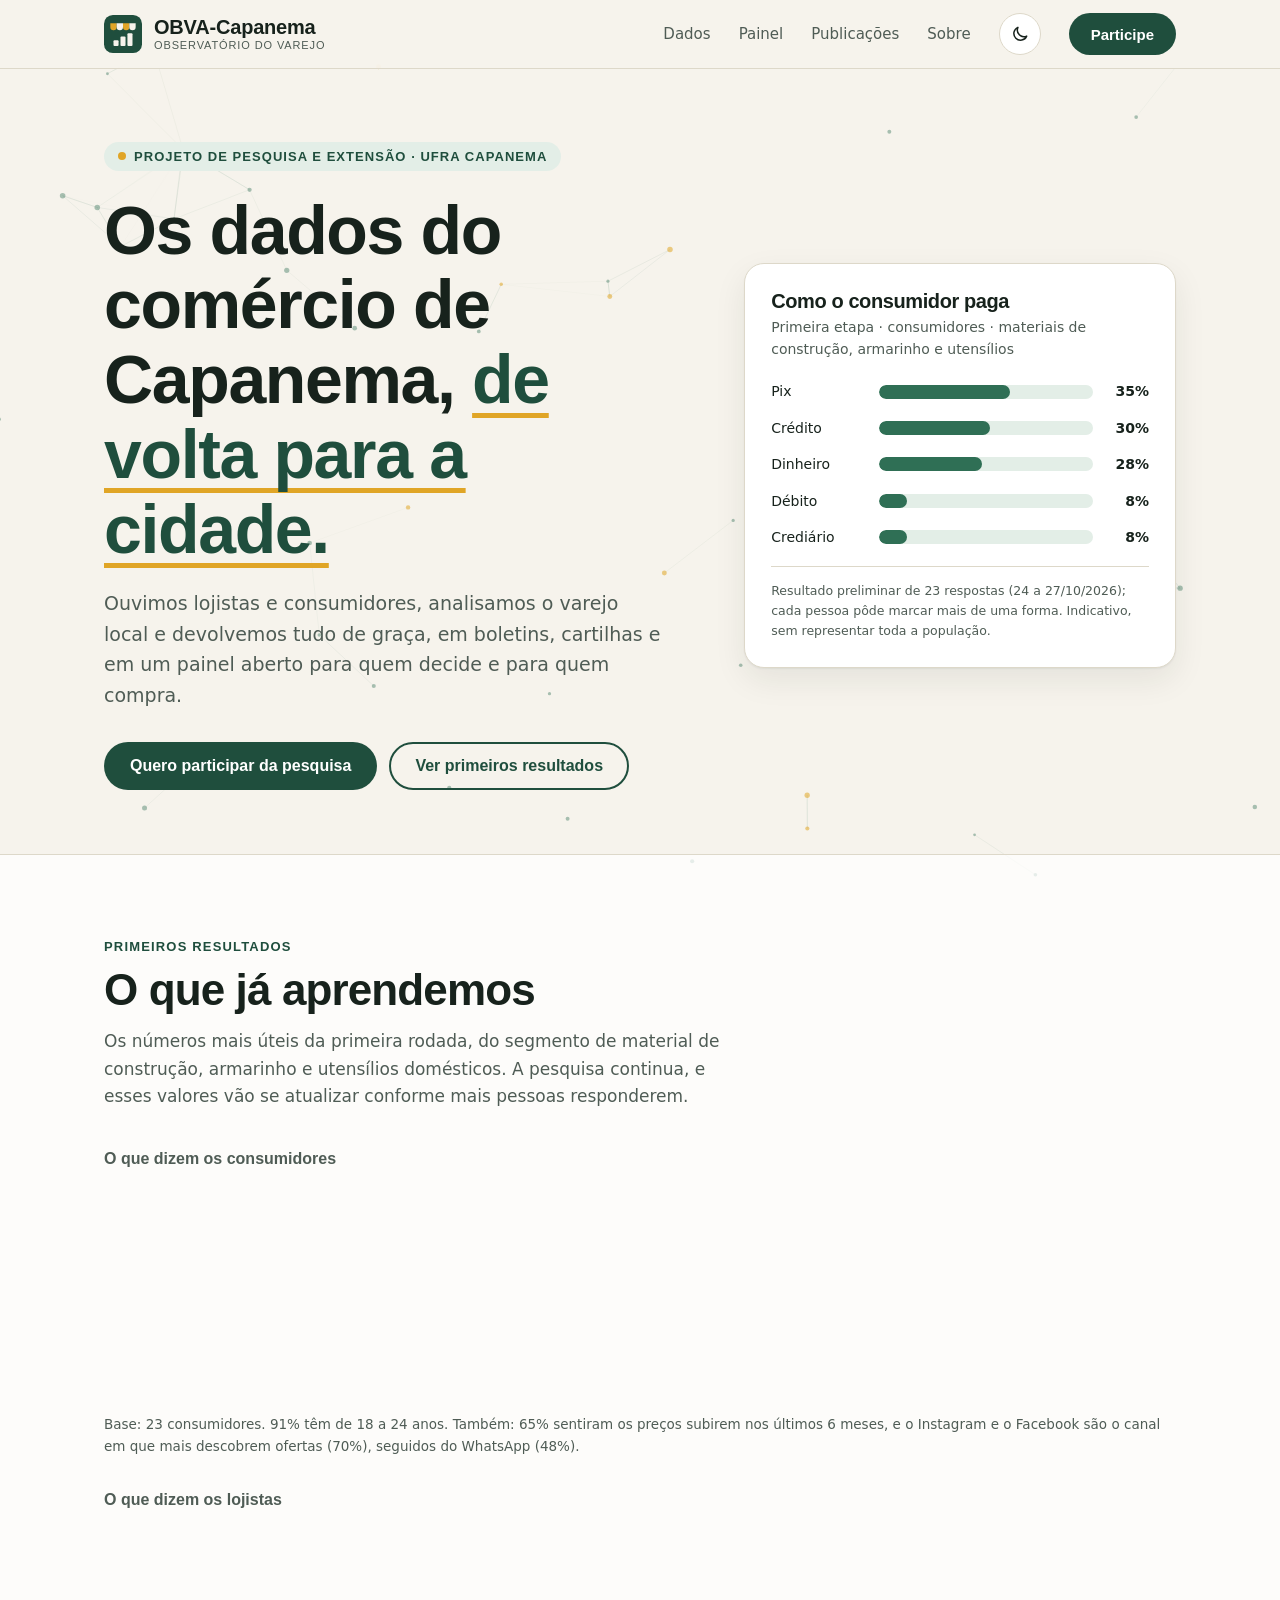
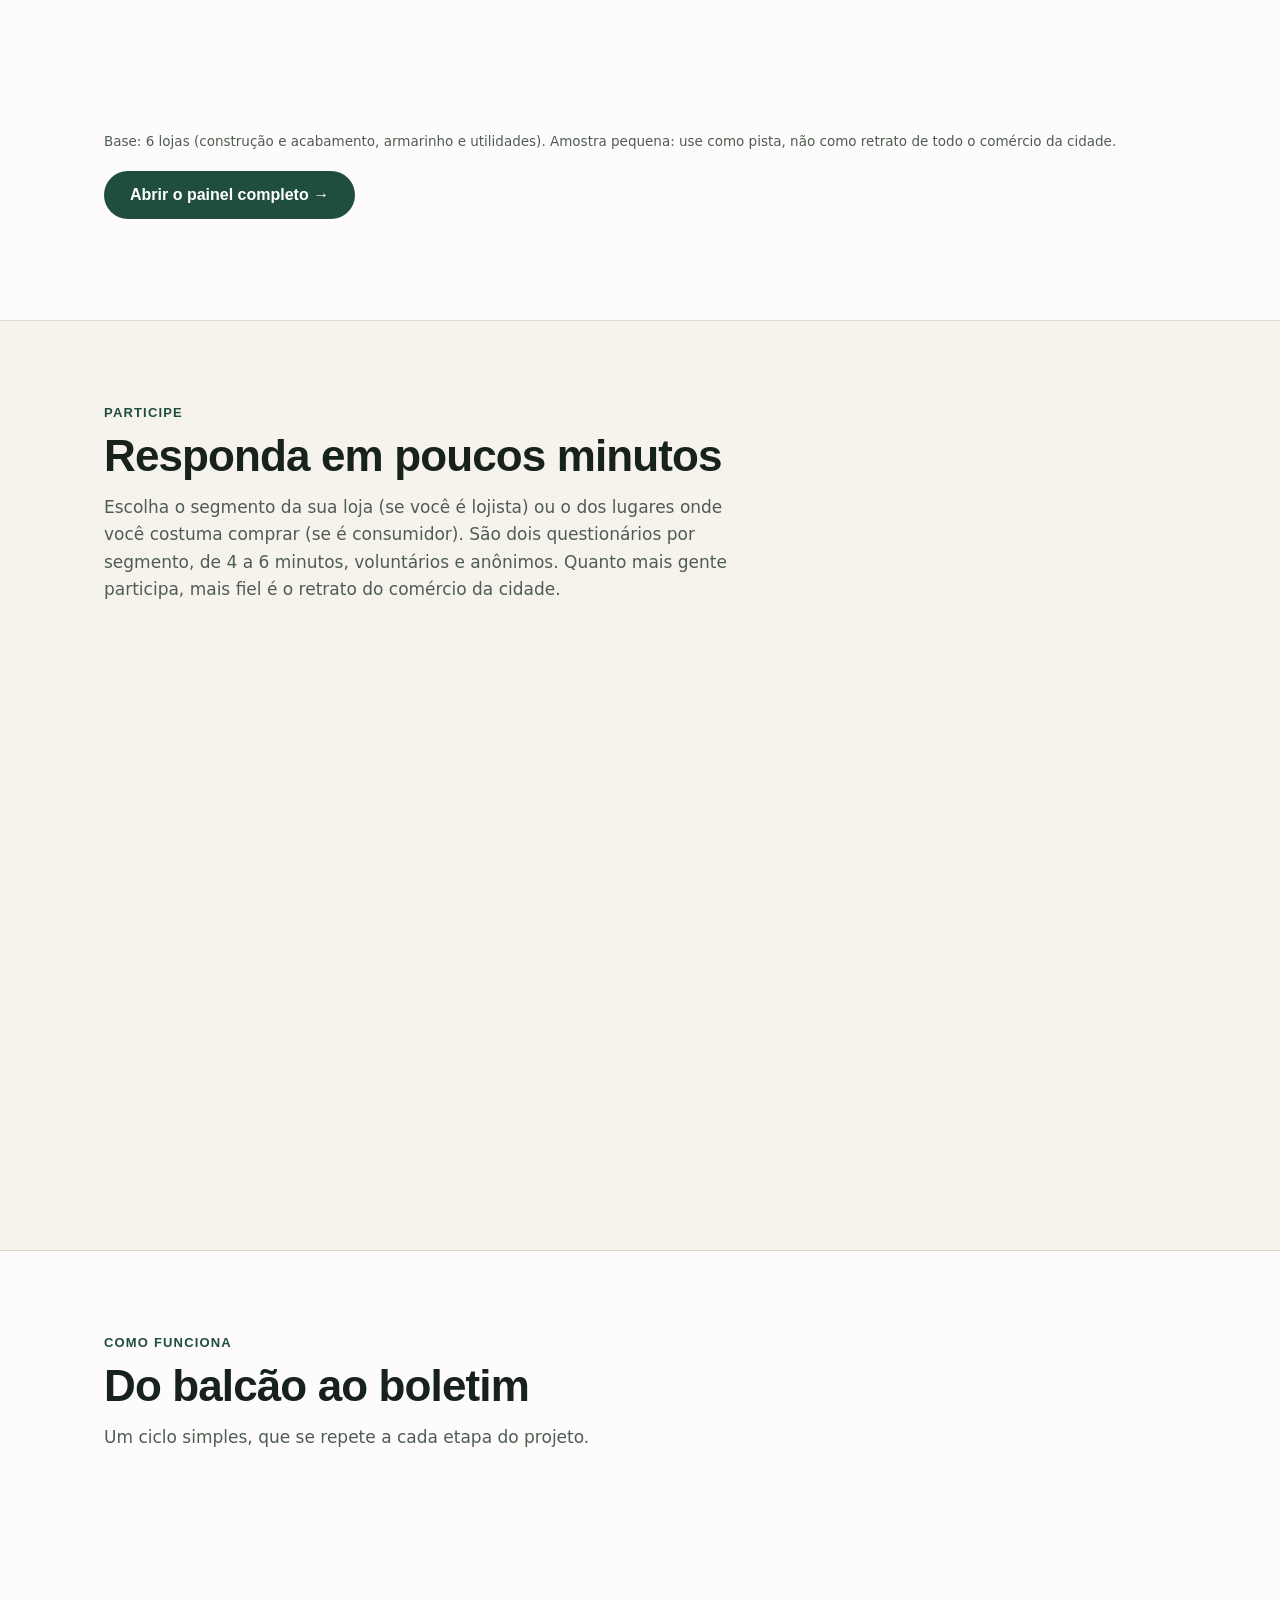
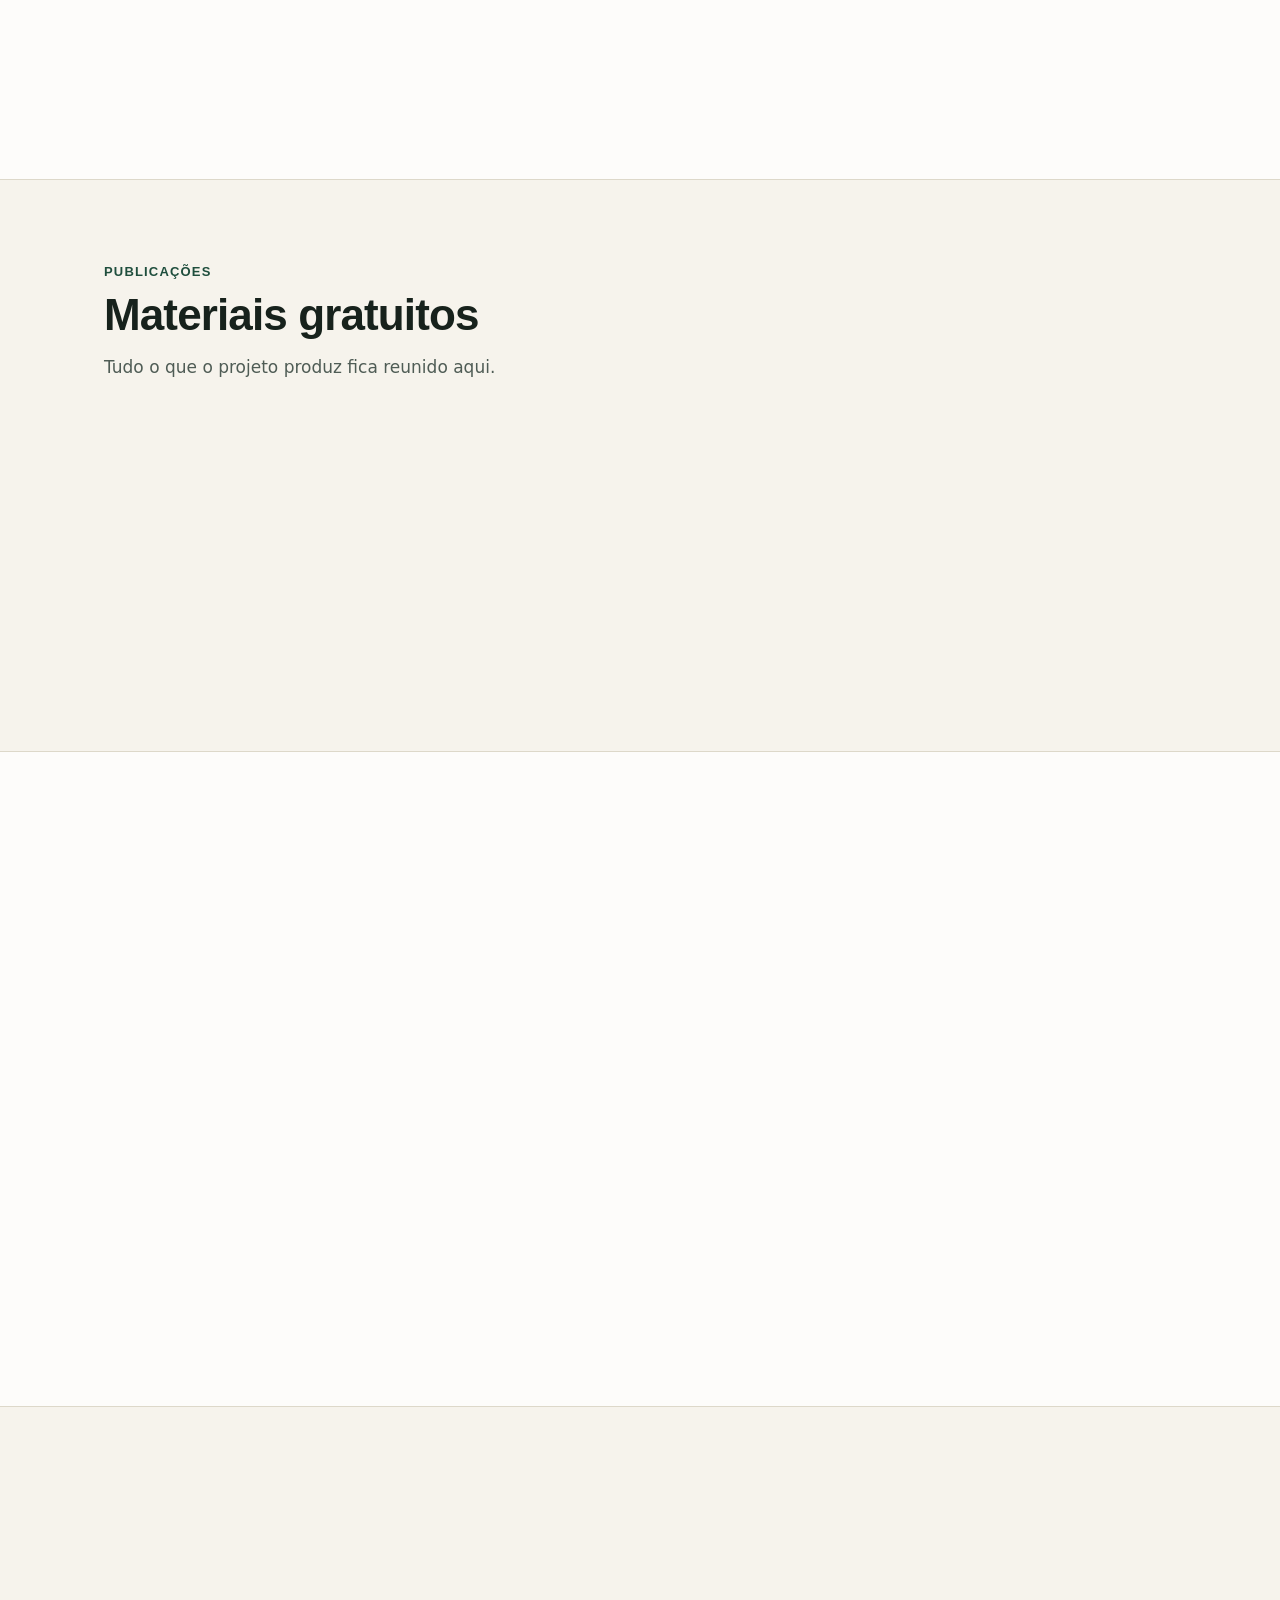
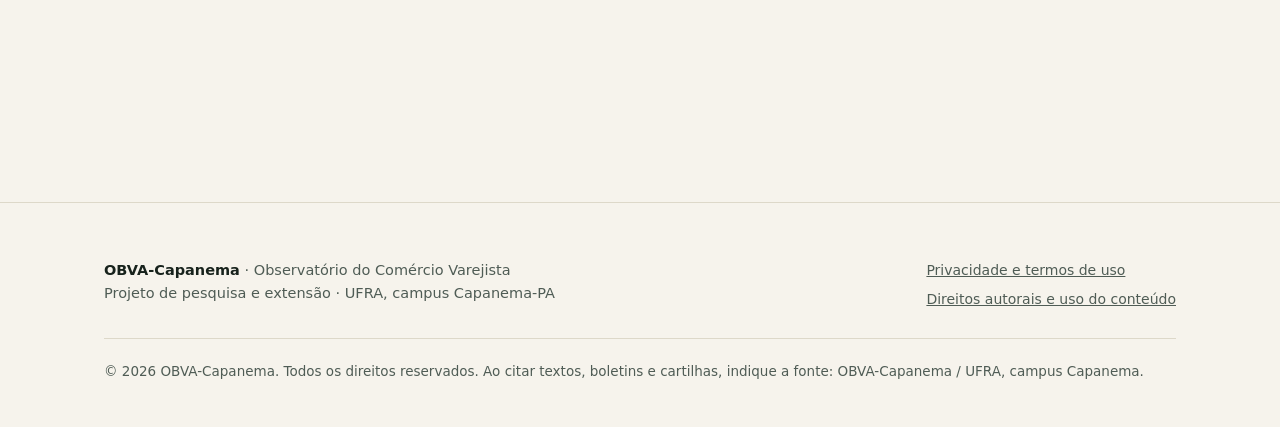
==== commit e5c45520: "Add files via upload" ====
--- a/index.html
+++ b/index.html
@@ -25,6 +25,7 @@
     </a>
     <nav class="links" aria-label="Principal">
       <a class="hide-m" href="#dados" data-go="dados">Dados</a>
+      <a class="hide-m" href="painel.html">Painel</a>
       <a class="hide-m" href="#publicacoes" data-go="publicacoes">Publicações</a>
       <a class="hide-m" href="#sobre" data-go="sobre">Sobre</a>
       <button class="theme-btn" id="theme-btn" type="button" aria-label="Mudar para o tema escuro" aria-pressed="false" data-mode="light"><svg class="i-moon" viewBox="0 0 24 24" fill="none" stroke="currentColor" stroke-width="1.8" stroke-linecap="round" stroke-linejoin="round" aria-hidden="true"><path d="M20 14.5A8 8 0 0 1 9.5 4 8 8 0 1 0 20 14.5z"/></svg><svg class="i-sun" viewBox="0 0 24 24" fill="none" stroke="currentColor" stroke-width="1.8" stroke-linecap="round" stroke-linejoin="round" aria-hidden="true"><circle cx="12" cy="12" r="4"/><path d="M12 2v2M12 20v2M4.9 4.9l1.4 1.4M17.7 17.7l1.4 1.4M2 12h2M20 12h2M4.9 19.1l1.4-1.4M17.7 6.3l1.4-1.4"/></svg></button>
@@ -81,6 +82,7 @@
         <div class="card stat reveal"><div class="n">5 de 6</div><p>esperam vendas melhores nos próximos 6 meses</p></div>
       </div>
       <p class="fine">Base: 6 lojas (construção e acabamento, armarinho e utilidades). Amostra pequena: use como pista, não como retrato de todo o comércio da cidade.</p>
+      <p class="mt18"><a class="btn btn-primary" href="painel.html">Abrir o painel completo →</a></p>
       <div class="embed card reveal" id="painel" hidden><iframe data-cfg-src="painelUrl" title="Painel de dados do OBVA-Capanema" loading="lazy" allowfullscreen></iframe></div>
     </div>
   </section>
--- a/style.css
+++ b/style.css
@@ -211,3 +211,122 @@
 .theme-btn .i-moon{display:block}.theme-btn .i-sun{display:none}
 .theme-btn[data-mode="dark"] .i-moon{display:none}.theme-btn[data-mode="dark"] .i-sun{display:block}
 @media (prefers-reduced-motion:reduce){.theme-btn{transition:none}}
+
+/* PAINEL */
+:root{--s1:#B5473A;--s2:#D98A6C;--s3:#CFC9B8;--s4:#5FAE88;--s5:#1F4E3D}
+@media (prefers-color-scheme:dark){:root:not([data-theme="light"]){--s1:#D1604F;--s2:#E39C7E;--s3:#4A564E;--s4:#5FAE88;--s5:#A6DCC0}}
+:root[data-theme="dark"]{--s1:#D1604F;--s2:#E39C7E;--s3:#4A564E;--s4:#5FAE88;--s5:#A6DCC0}
+.d-top{border-bottom:1px solid var(--line);background:var(--bg)}
+.d-top-in{display:flex;justify-content:space-between;align-items:center;min-height:68px}
+.d-top .back{margin:0}
+.d-main{padding-top:48px;padding-bottom:72px;position:relative;z-index:1}
+.d-h1{font-size:clamp(34px,5vw,52px);margin:6px 0 16px}
+.d-tabs{display:flex;gap:8px;margin:26px 0 28px;flex-wrap:wrap}
+.d-tab{font:600 16px 'Inter',sans-serif;padding:11px 22px;border-radius:999px;border:2px solid var(--line);background:var(--surface);color:var(--ink);cursor:pointer}
+.d-tab[aria-selected="true"]{background:var(--green);color:var(--on-green);border-color:var(--green)}
+.d-tab:focus-visible{outline:3px solid var(--amber);outline-offset:2px}
+.d-kpis{display:grid;grid-template-columns:repeat(auto-fit,minmax(190px,1fr));gap:16px}
+.d-kpi{padding:22px}
+.d-kpi .n{font-size:clamp(34px,4vw,46px)}
+.d-kpi p{margin:8px 0 0;font-size:15px}
+.d-grid{display:grid;grid-template-columns:1fr 1fr;gap:20px;margin-top:20px}
+@media (max-width:860px){.d-grid{grid-template-columns:1fr}}
+.d-main>section>.card,.d-main>section>.d-grid{margin-top:20px}
+.d-card,.d-note{padding:26px}
+.d-card h3,.d-note h3{font-size:20px}
+.d-sub{margin:6px 0 18px;color:var(--muted);font-size:14.5px}
+.d-bars{display:flex;flex-direction:column;gap:12px}
+.d-row{display:grid;grid-template-columns:minmax(110px,170px) 1fr 62px;gap:12px;align-items:center;font-size:14.5px}
+.d-lab{line-height:1.3}
+.d-track{display:block;height:14px;border-radius:999px;background:var(--green-soft);overflow:hidden}
+.d-fill{display:block;height:100%;width:0;border-radius:999px;background:var(--green);transition:width .9s cubic-bezier(.2,.7,.2,1)}
+.d-fill.amber,.d-fill.fraco{background:var(--amber)}
+.d-val{text-align:right;font-variant-numeric:tabular-nums;white-space:nowrap}
+.d-pair{display:flex;flex-direction:column;gap:4px}
+.d-pair .d-track{height:9px}
+.d-row2 .d-val{font-size:13.5px}
+.d-leg{display:flex;flex-wrap:wrap;gap:6px 16px;margin:0 0 16px;font-size:13.5px;color:var(--muted)}
+.d-leg-i{display:inline-flex;align-items:center;gap:6px}
+.d-leg i{width:12px;height:12px;border-radius:3px;display:inline-block}
+i.s1,.sg.s1{background:var(--s1)}i.s2,.sg.s2{background:var(--s2)}i.s3,.sg.s3{background:var(--s3)}i.s4,.sg.s4{background:var(--s4)}i.s5,.sg.s5{background:var(--s5)}
+i.forte{background:var(--green)}i.fraco{background:var(--amber)}
+.d-stacks{display:flex;flex-direction:column;gap:14px;margin-top:4px}
+.d-srow{display:grid;grid-template-columns:minmax(110px,190px) 1fr 44px;gap:12px;align-items:center;font-size:14.5px}
+.d-stack{display:flex;height:30px;border-radius:8px;overflow:hidden;gap:2px}
+.sg{display:grid;place-items:center;min-width:0;font-size:12.5px;font-weight:600;color:#fff}
+.sg.s2,.sg.s3{color:#17221C}
+:root[data-theme="dark"] .sg.s3{color:#fff}
+@media (prefers-color-scheme:dark){:root:not([data-theme="light"]) .sg.s3{color:#fff}}
+:root[data-theme="dark"] .sg.s5{color:#0E1A13}
+@media (prefers-color-scheme:dark){:root:not([data-theme="light"]) .sg.s5{color:#0E1A13}}
+.d-saldo{text-align:right;font-variant-numeric:tabular-nums}
+.d-saldo.pos{color:var(--green)}.d-saldo.neg{color:#B5473A}
+:root[data-theme="dark"] .d-saldo.neg{color:#E39C7E}
+@media (prefers-color-scheme:dark){:root:not([data-theme="light"]) .d-saldo.neg{color:#E39C7E}}
+.d-note ul{margin:14px 0 0;padding-left:20px;display:flex;flex-direction:column;gap:10px;color:var(--muted)}
+.d-note li{line-height:1.5}
+.d-foot{margin-top:40px}
+@media (max-width:520px){
+  .d-row{grid-template-columns:1fr 52px;grid-template-areas:"l v" "t t"}
+  .d-row .d-lab{grid-area:l}.d-row .d-val{grid-area:v}.d-row .d-track,.d-row .d-pair{grid-area:t}
+  .d-srow{grid-template-columns:1fr 40px;grid-template-areas:"l s" "b b"}
+  .d-srow .d-lab{grid-area:l}.d-srow .d-saldo{grid-area:s}.d-srow .d-stack{grid-area:b}
+}
+
+/* NAVEGAÇÃO NO CELULAR */
+.nav .wrap{min-height:68px;height:auto}
+.brand{min-width:0}
+.brand>span{white-space:nowrap;line-height:1.15}
+.links{flex:none}
+@media (max-width:640px){
+  .nav .wrap{gap:10px;padding:0 16px}
+  .brand{gap:9px;font-size:17px}
+  .brand svg{width:34px;height:34px}
+  .brand small{display:none}
+  .links{gap:10px}
+  .links .btn-sm{min-height:40px;padding:0 16px;font-size:14.5px}
+  .theme-btn{width:40px;height:40px}
+}
+@media (max-width:360px){
+  .brand{font-size:15.5px;gap:7px}
+  .links .btn-sm{padding:0 12px;font-size:14px}
+}
+@media (max-width:340px){
+  .nav .wrap{padding:0 12px;gap:8px}
+  .brand{font-size:14px;gap:6px}
+  .brand svg{width:30px;height:30px}
+  .links{gap:6px}
+  .theme-btn{width:36px;height:36px}
+  .links .btn-sm{min-height:36px;padding:0 10px;font-size:13.5px}
+}
+
+/* PAINEL: INTERAÇÃO */
+.d-tip{position:fixed;z-index:60;left:0;top:0;max-width:260px;padding:9px 13px;border-radius:12px;background:var(--ink);color:var(--bg);font-size:13.5px;line-height:1.4;pointer-events:none;opacity:0;transform:translateY(4px);transition:opacity .15s,transform .15s;box-shadow:0 8px 24px rgba(0,0,0,.25)}
+.d-tip.on{opacity:1;transform:none}
+.d-tip strong{display:block;font-weight:600}
+.d-tip span{display:block;opacity:.9}
+.d-row,.d-srow{padding:6px 10px;margin:-6px -10px;border-radius:12px;cursor:pointer;transition:opacity .2s,background .2s}
+.d-row:focus-visible,.d-srow:focus-visible,.d-kpi:focus-visible,.d-leg-i:focus-visible,.d-u:focus-visible{outline:3px solid var(--amber);outline-offset:2px}
+.d-bars.focus .d-row:not(.act),.d-stacks.focus .d-srow:not(.act){opacity:.38}
+.d-row.act,.d-srow.act{background:var(--green-soft)}
+.d-row[aria-pressed="true"],.d-srow[aria-pressed="true"]{box-shadow:inset 0 0 0 2px var(--green)}
+.d-track,.d-stack{transition:transform .2s}
+.d-row.act .d-track{transform:scaleY(1.35)}
+.sg{transition:opacity .2s,filter .2s}
+.sg:hover{filter:brightness(1.08)}
+.d-stacks[data-lf="1"] .sg:not(.s1),.d-stacks[data-lf="2"] .sg:not(.s2),.d-stacks[data-lf="3"] .sg:not(.s3),.d-stacks[data-lf="4"] .sg:not(.s4),.d-stacks[data-lf="5"] .sg:not(.s5){opacity:.2}
+.d-leg-i{font:inherit;color:var(--muted);background:none;border:1px solid transparent;border-radius:999px;padding:4px 10px;cursor:pointer}
+button.d-leg-i:hover{border-color:var(--line);color:var(--ink)}
+.d-leg-i[aria-pressed="true"]{border-color:var(--green);color:var(--ink);background:var(--green-soft)}
+.d-detail{margin:18px 0 0;padding:10px 14px;border-radius:12px;background:var(--green-soft);color:var(--muted);font-size:14px;min-height:44px;display:flex;align-items:center}
+.d-detail.on{color:var(--ink);font-weight:500;box-shadow:inset 3px 0 0 var(--green)}
+.d-kpi.go{cursor:pointer;transition:transform .2s,box-shadow .2s}
+.d-kpi.go:hover{transform:translateY(-3px)}
+.d-go{display:block;margin-top:10px;font-size:13px;font-weight:600;color:var(--green)}
+.d-card.flash{animation:dflash 1.6s ease}
+@keyframes dflash{0%,100%{box-shadow:var(--shadow)}30%{box-shadow:0 0 0 3px var(--amber),var(--shadow)}}
+.d-unit{display:flex;align-items:center;flex-wrap:wrap;gap:8px;margin:18px 0 0;font-size:14px;color:var(--muted)}
+.d-u{font:600 14px 'Inter',sans-serif;padding:7px 16px;border-radius:999px;border:2px solid var(--line);background:var(--surface);color:var(--ink);cursor:pointer}
+.d-u[aria-pressed="true"]{background:var(--green);color:var(--on-green);border-color:var(--green)}
+@media (prefers-reduced-motion:reduce){.d-tip,.d-row,.d-srow,.d-track,.sg,.d-kpi.go{transition:none}.d-card.flash{animation:none;outline:3px solid var(--amber)}}
+@media (hover:none){.d-row,.d-srow{padding:10px;margin:-10px}}
